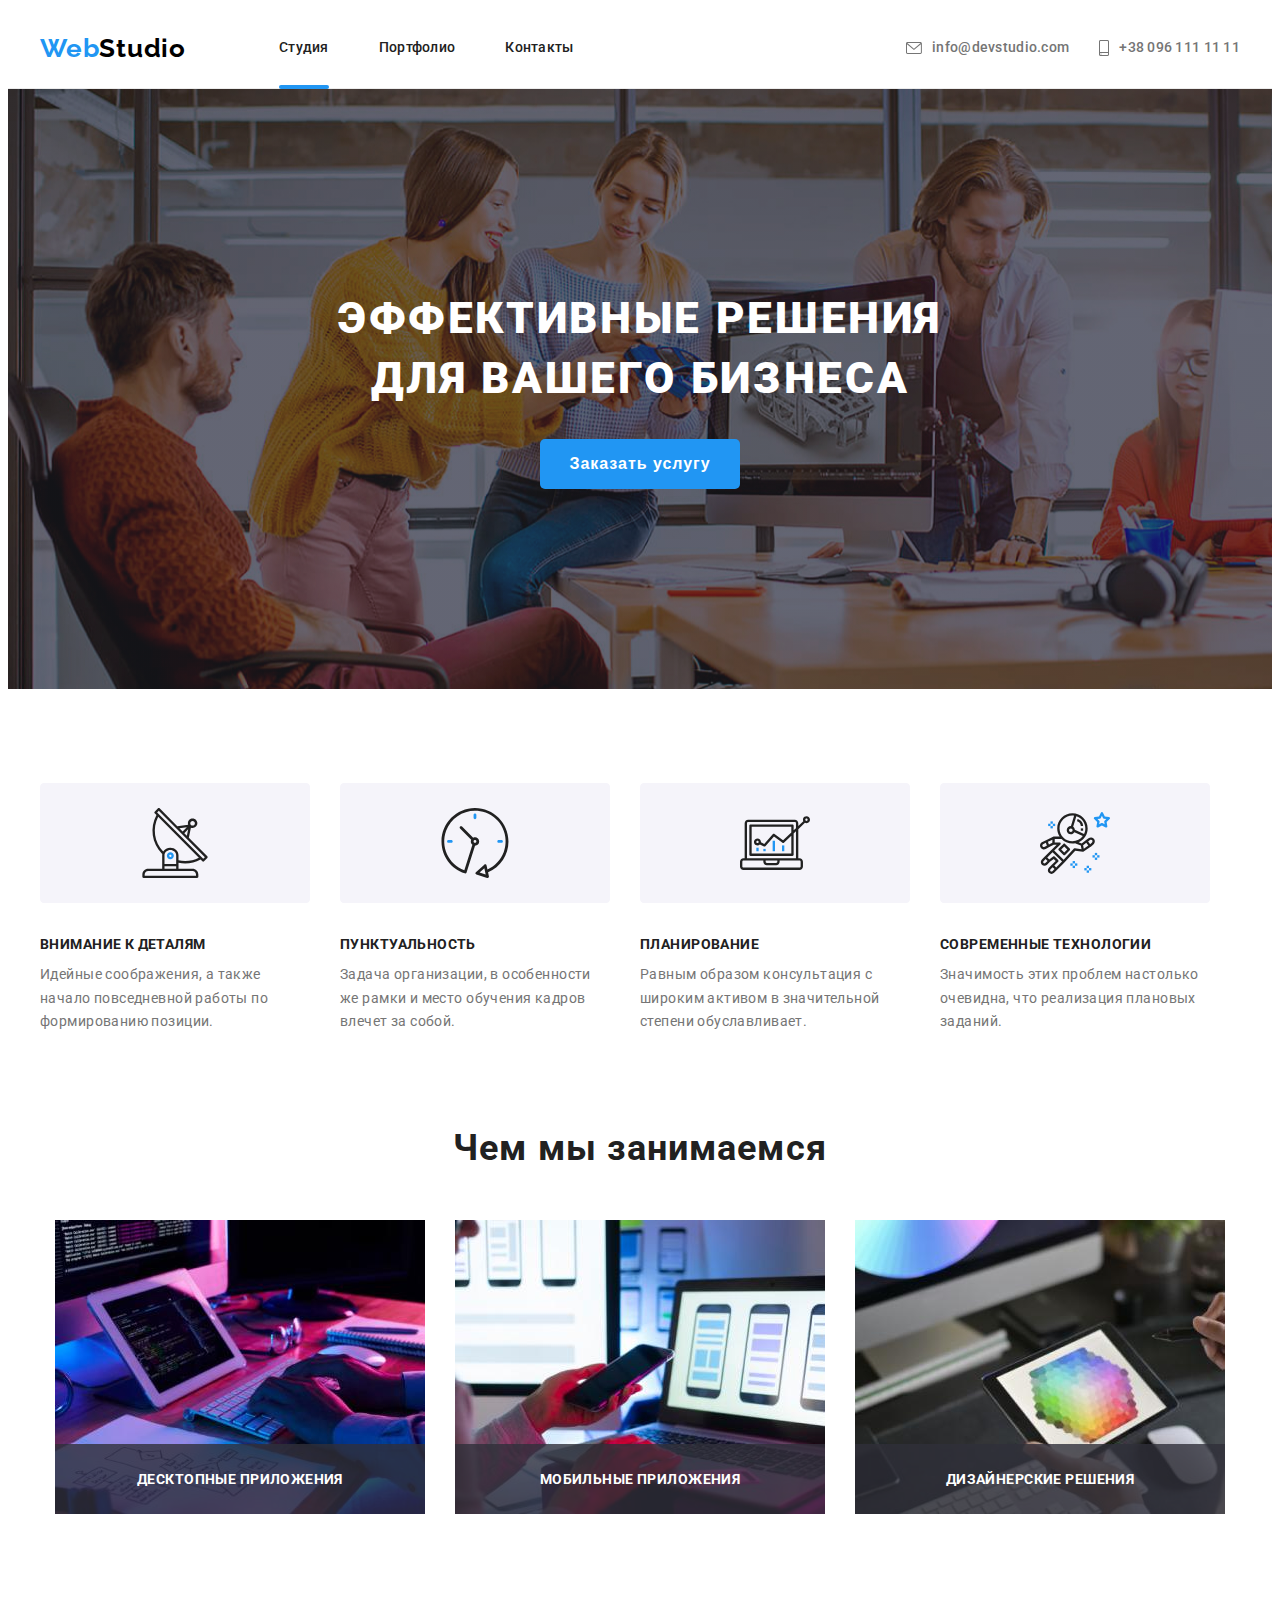
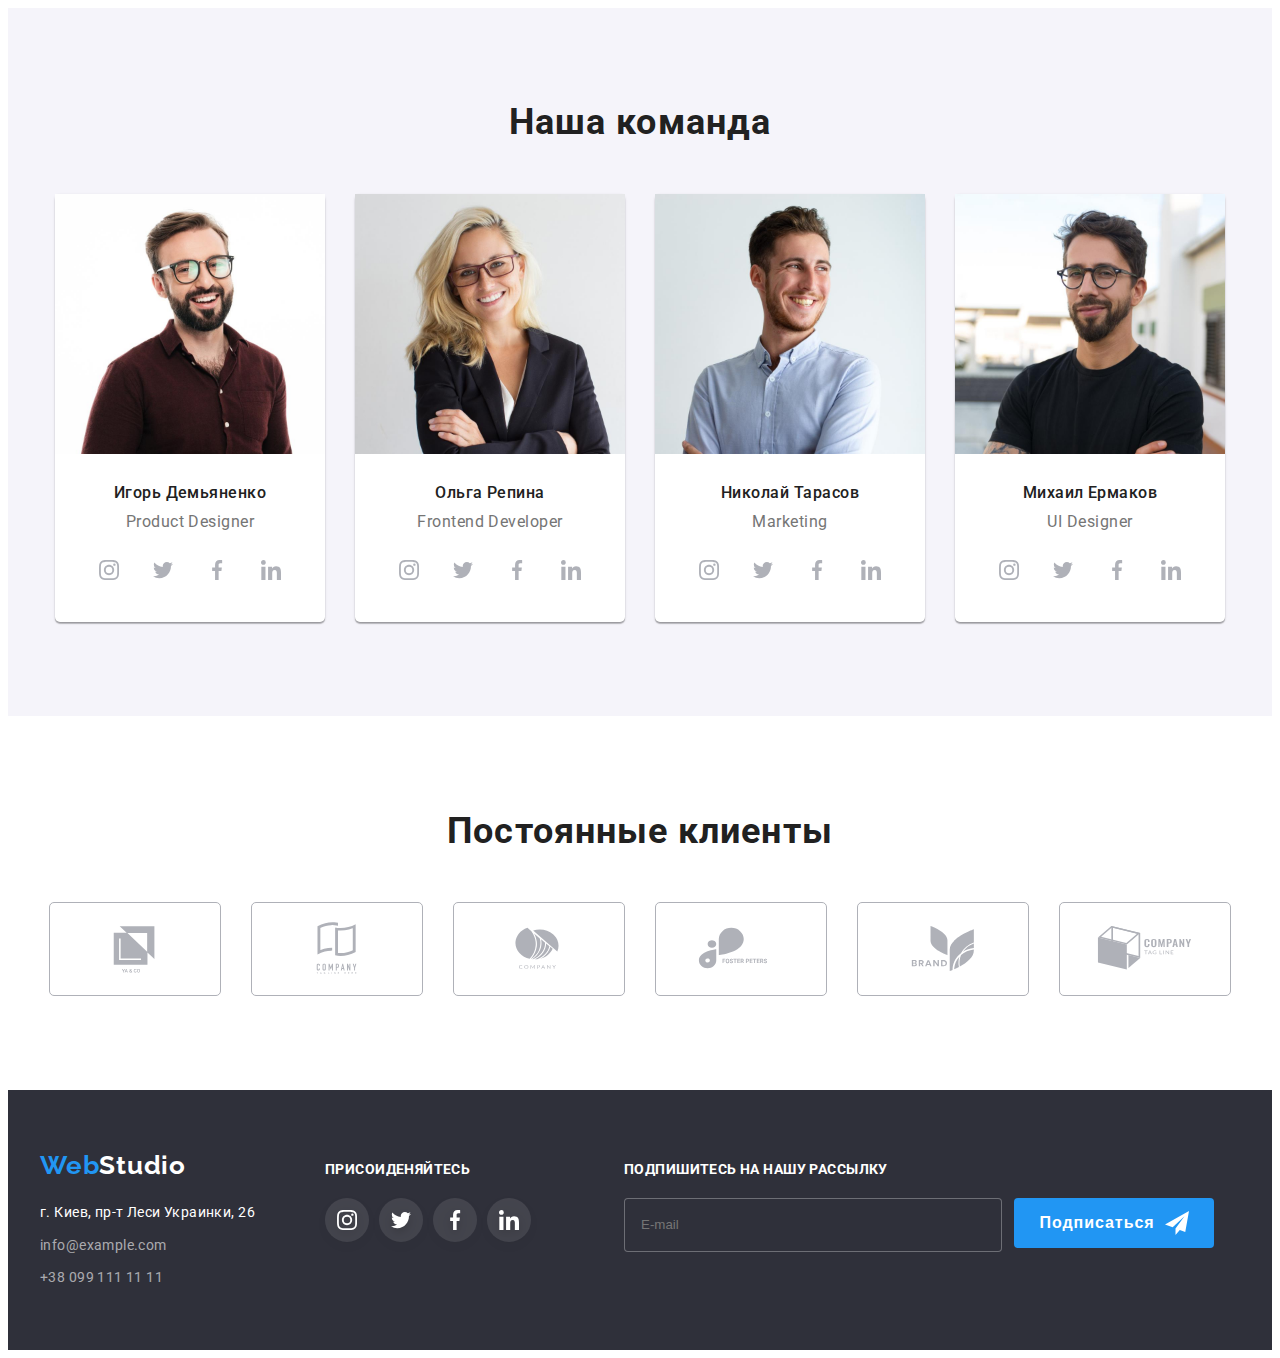
==== index.html @ 3da7ee42 "Cloned project" ====
<!DOCTYPE html>
<html lang="ru">
<head>
    <meta charset="UTF-8">
    <meta http-equiv="X-UA-Compatible" content="IE=edge">
    <meta name="viewport" content="width=device-width, initial-scale=1.0">
    <title>Document</title>
    <link rel="preconnect" href="https://fonts.googleapis.com">
<link rel="preconnect" href="https://fonts.gstatic.com" crossorigin>
<link href="https://fonts.googleapis.com/css2?family=Raleway:wght@700&family=Roboto:wght@400;500;700;900&display=swap" rel="stylesheet">

<link rel="stylesheet" href="https://cdnjs.cloudflare.com/ajax/libs/modern-normalize/1.1.0/modern-normalize.min.css" integrity="sha512-wpPYUAdjBVSE4KJnH1VR1HeZfpl1ub8YT/NKx4PuQ5NmX2tKuGu6U/JRp5y+Y8XG2tV+wKQpNHVUX03MfMFn9Q==" crossorigin="anonymous" referrerpolicy="no-referrer" />

    <link rel="stylesheet" href="./css/styles.css">
</head>
<body>
    <!--Шапка сайту-->

    <header class="header">
        <div class="container header-nav">
        <a href="./index.html" class="header-logo">Web<span class="header-logo-sep">Studio</span></a>
        <nav class="nav-header">
        <ul class="list header-list-1">
            <li class="header-link">
                <a href="./index.html" class="header-word current">Студия</a>
            </li>
            <li class="header-link">
                <a href="./portfolio.html" class="header-word">Портфолио</a>
            </li>
            <li class="header-link">
                <a href="" class="header-word">Контакты</a>
            </li>
        </ul>
    </nav>
    <div class="header-contacts">
        <ul class="list header-list-2">
            <li class="header-list-2-item">
               
                <a href="mailto:info@devstudio.com" class="header-mail">
                    <svg class="header-mail-icon" width="16px" height="12px">
                        <use href="./images/header-icons.svg#icon-envelope"></use>
                    </svg>
                    info@devstudio.com</a>
                
            </li>
                
            </li>
            <li class="header-list-2-item">
                
                <a href="tel:+380961111111" class="header-tel"> 
                    <svg class="header-tel-icon" width="10px" height="16px">
                        <use href="./images/header-icons.svg#icon-smartphone"></use>
                    </svg> +38 096 111 11 11</a>
                
            </li>
        </ul>
    </div>
    </header>
<main class="studio">

    <!--Hero секція з кнопкою-->
<section class="hero">
    <div class="container">

    <div class="hero-content">
    <h1 class="hero-title">
        Эффективные решения для вашего бизнеса
    </h1>
    <button type="button" class="hero-btn" data-modal-open>Заказать услугу</button>
</div>
</div>



</section>

<!--Секція 1 без фотографій-->
<section class="section">
<div class="container">
<ul class="list section-1-list">
    <li class="section-1-element">
        <div class="section-1-pic" width="270px" height="120px"><svg  width="270px" height="120px">
            <use href="./images/icons.svg#icon-Group1"></use>
        </svg></div>
<h3 class="section-1-title">Внимание к деталям</h3>
<p class="section-1-text">Идейные соображения, а также начало повседневной работы по формированию позиции.</p>
</li>


<li class="section-1-element">
    <div class="section-1-pic" width="270px" height="120px"><svg width="270px" height="120px">
        <use href="./images/icons.svg#icon-Group2"></use>
    </svg></div>
    <h3 class="section-1-title">Пунктуальность</h3>
    <p class="section-1-text">
        Задача организации, в особенности же рамки и место обучения кадров влечет за собой.
    </p>
</li>

<li class="section-1-element">
    <div class="section-1-pic"width="270px" height="120px"><svg width="270px" height="120px">
        <use href="./images/icons.svg#icon-Group3"></use>
    </svg></div>
<h3 class="section-1-title">Планирование</h3>
    <p class="section-1-text">Равным образом консультация с широким активом в значительной степени обуславливает.</p>
</li>

<li class="section-1-element">
    <div class="section-1-pic" width="270px" height="120px"><svg  width="270px" height="120px">
        <use href="./images/icons.svg#icon-Group4"></use>
    </svg></div>
<h3 class="section-1-title">Современные технологии</h3>
    <p class="section-1-text">Значимость этих проблем настолько очевидна, что реализация плановых заданий.</p>
</li>

</ul>

</div>

</section>

<!--Секція 2 яка мало що пояснює, але з красивими картинками-->
<section class="section-2">
    <div class="container">
    <h2 class="section-2-title">Чем мы занимаемся</h2>
    <ul class="list section-2-list">
    <li class="section-2-item"><img class="image" src="./images/img1.jpg" alt="Компьютерные технологии" width="370" height="294" class="section-2-card"> <p class="section-2-text">Десктопные приложения</p></li>
    <li class="section-2-item"><img class="image" src="./images/img2.jpg" alt="Мобильные технологии" width="370" height="294" class="section-2-card"> <p class="section-2-text">Мобильные приложения</p></li>
    <li class="section-2-item"><img class="image" src="./images/img3.jpg" alt="Графические технологии" width="370" height="294" class="section-2-card"> <p class="section-2-text">Дизайнерские решения</p></li>
    </ul>
</div>
</section>

<!--Секція 3 з членами команди-->
<section class="section-3 section">
    <div class="container">
    <h2 class="section-3-title">Наша команда</h2>
    <ul class="list section-3-list">
        <li class="section-3-list-item"><img class="section-3-image image" src="./images/photo1.jpg" alt="Фотография" width="270" height="260"> 
            <div class="section-3-div"><p class="section-3-name">Игорь Демьяненко</p> <p class="section-3-text">Product Designer</p> 
                <ul class="section-3-soc list">
                    <li class="section-3-soc-item">
                        <a href="" class="section-3-soc-link link">
                            <svg class="section-3-soc-icon" width="20px" height="20px">
                                <use href="./images/icons.svg#icon-instagram"></use>
                            </svg>
                        </a></li>

                    <li class="section-3-soc-item">
                        <a href="" class="section-3-soc-link link">
                            <svg class="section-3-soc-icon" width="20px" height="20px">
                                <use href="./images/icons.svg#icon-twitter"></use>
                            </svg>
                        </a></li>

                    <li class="section-3-soc-item">
                        <a href="" class="section-3-soc-link link">
                            <svg class="section-3-soc-icon" width="20px" height="20px">
                                <use href="./images/icons.svg#icon-facebook"></use>
                            </svg>
                        </a></li>

                    <li class="section-3-soc-item">
                        <a href="" class="section-3-soc-link link">
                            <svg class="section-3-soc-icon" width="20px" height="20px">
                                <use href="./images/icons.svg#icon-linkedin"></use>
                            </svg>
                        </a></li>
                        </ul>
            </div> </li>
        
        <li class="section-3-list-item"><img class="section-3-image image" src="./images/photo2.jpg" alt="Фотография" width="270" height="260"> 
            <div class="section-3-div"><p class="section-3-name">Ольга Репина</p><p class="section-3-text">Frontend Developer</p> 
                <ul class="section-3-soc list">
                    <li class="section-3-soc-item">
                        <a href="" class="section-3-soc-link link">
                            <svg class="section-3-soc-icon" width="20px" height="20px">
                                <use href="./images/icons.svg#icon-instagram"></use>
                            </svg>
                        </a></li>

                    <li class="section-3-soc-item">
                        <a href="" class="section-3-soc-link link">
                            <svg class="section-3-soc-icon" width="20px" height="20px">
                                <use href="./images/icons.svg#icon-twitter"></use>
                            </svg>
                        </a></li>

                    <li class="section-3-soc-item">
                        <a href="" class="section-3-soc-link link">
                            <svg class="section-3-soc-icon" width="20px" height="20px">
                                <use href="./images/icons.svg#icon-facebook"></use>
                            </svg>
                        </a></li>

                    <li class="section-3-soc-item">
                        <a href="" class="section-3-soc-link link">
                            <svg class="section-3-soc-icon" width="20px" height="20px">
                                <use href="./images/icons.svg#icon-linkedin"></use>
                            </svg>
                        </a></li>
                        </ul>
            </div> </li>
        
        <li class="section-3-list-item"><img class="section-3-image image" src="./images/photo3.jpg" alt="Фотография" width="270" height="260"> 
            <div class="section-3-div"><p class="section-3-name">Николай Тарасов</p><p class="section-3-text">Marketing</p> 
                <ul class="section-3-soc list">
                    <li class="section-3-soc-item">
                        <a href="" class="section-3-soc-link link">
                            <svg class="section-3-soc-icon" width="20px" height="20px">
                                <use href="./images/icons.svg#icon-instagram"></use>
                            </svg>
                        </a></li>

                    <li class="section-3-soc-item">
                        <a href="" class="section-3-soc-link link">
                            <svg class="section-3-soc-icon" width="20px" height="20px">
                                <use href="./images/icons.svg#icon-twitter"></use>
                            </svg>
                        </a></li>

                    <li class="section-3-soc-item">
                        <a href="" class="section-3-soc-link link">
                            <svg class="section-3-soc-icon" width="20px" height="20px">
                                <use href="./images/icons.svg#icon-facebook"></use>
                            </svg>
                        </a></li>

                    <li class="section-3-soc-item">
                        <a href="" class="section-3-soc-link link">
                            <svg class="section-3-soc-icon" width="20px" height="20px">
                                <use href="./images/icons.svg#icon-linkedin"></use>
                            </svg>
                        </a></li>
                        </ul>
            </div> </li>
        
        <li class="section-3-list-item"><img class="section-3-image image" src="./images/photo4.jpg" alt="Фотография" width="270" height="260"> 
            <div class="section-3-div"><p class="section-3-name">Михаил Ермаков</p><p class="section-3-text">UI Designer</p> 
                <ul class="section-3-soc list">
                    <li class="section-3-soc-item">
                        <a href="" class="section-3-soc-link link">
                            <svg class="section-3-soc-icon" width="20px" height="20px">
                                <use href="./images/icons.svg#icon-instagram"></use>
                            </svg>
                        </a></li>

                    <li class="section-3-soc-item">
                        <a href="" class="section-3-soc-link link">
                            <svg class="section-3-soc-icon" width="20px" height="20px">
                                <use href="./images/icons.svg#icon-twitter"></use>
                            </svg>
                        </a></li>

                    <li class="section-3-soc-item">
                        <a href="" class="section-3-soc-link link">
                            <svg class="section-3-soc-icon" width="20px" height="20px">
                                <use href="./images/icons.svg#icon-facebook"></use>
                            </svg>
                        </a></li>

                    <li class="section-3-soc-item">
                        <a href="" class="section-3-soc-link link">
                            <svg class="section-3-soc-icon" width="20px" height="20px">
                                <use href="./images/icons.svg#icon-linkedin"></use>
                            </svg>
                        </a></li>
            </div> </li>
    </ul>

</ul>
</div>
</section>
<!--Секція постійних клієнтів-->
<section class="section-4 section">
    <div class="container">
        <h2 class="section-4-title">Постоянные клиенты</h2>
        <ul class="section-4-list list">
            <li class="section-4-list-item"><a href="" class="section-4-link link">
                <svg class="section-4-icon" width="106px" height="60px">
                    <use href="./images/section-4-icons.svg#icon-company1"></use>
                </svg>
            </a></li>

            <li class="section-4-list-item"><a href="" class="section-4-link link">
                <svg class="section-4-icon" width="106px" height="60px">
                    <use href="./images/section-4-icons.svg#icon-company2"></use>
                </svg>
            </a></li>

            <li class="section-4-list-item"><a href="" class="section-4-link link">
                <svg class="section-4-icon" width="106px" height="60px">
                    <use href="./images/section-4-icons.svg#icon-company3"></use>
                </svg>
            </a></li>

            <li class="section-4-list-item"><a href="" class="section-4-link link">
                <svg class="section-4-icon" width="106px" height="60px">
                    <use href="./images/section-4-icons.svg#icon-company4"></use>
                </svg>
            </a></li>

            <li class="section-4-list-item"><a href="" class="section-4-link link">
                <svg class="section-4-icon" width="106px" height="60px">
                    <use href="./images/section-4-icons.svg#icon-company5"></use>
                </svg>
            </a></li>

            <li class="section-4-list-item"><a href="" class="section-4-link link">
                <svg class="section-4-icon" width="106px" height="60px">
                    <use href="./images/section-4-icons.svg#icon-company6"></use>
                </svg>
            </a></li>
        </ul>
    </div>

</section>

</main>


<!--Підвал сайту-->
<footer class="footer">
    <div class="container footer-element">
    
    <address class="footer-stuff">
        <div><a href="./index.html" class="footer-logo footer-element">Web<span class="footer-logo-sep">Studio</span></a>
        <ul class="list footer-cont">
        <li class="footer-location"><a href="https://goo.gl/maps/ccbDrzZSvDmgtuJD7"  target="_blank" rel="noopener noreferrer nofollow">г. Киев, пр-т Леси Украинки, 26</a></li>
        <li class="footer-mail"><a href="mailto:info@example.com"></a>info@example.com</li>
        <li class="footer-tel"><a href="tel:+380991111111"></a>+38 099 111 11 11</li>
        </ul></div>
        <ul class="list footer-soc">
            <p class="footer-soc-title">присоиденяйтесь</p>
            <ul class="footer-soc-list list">
                <li class="section-3-soc-item">
                    <a href="" class="footer-soc-list-link link">
                        <svg class="footer-soc-list-icon" width="20px" height="20px">
                            <use href="./images/icons.svg#icon-instagram"></use>
                        </svg>
                    </a></li>

                <li class="footer-soc-list-item">
                    <a href="" class="footer-soc-list-link link">
                        <svg class="footer-soc-list-icon" width="20px" height="20px">
                            <use href="./images/icons.svg#icon-twitter"></use>
                        </svg>
                    </a></li>

                <li class="footer-soc-list-item">
                    <a href="" class="footer-soc-list-link link">
                        <svg class="footer-soc-list-icon" width="20px" height="20px">
                            <use href="./images/icons.svg#icon-facebook"></use>
                        </svg>
                    </a></li>

                <li class="footer-soc-list-item">
                    <a href="" class="footer-soc-list-link link">
                        <svg class="footer-soc-list-icon" width="20px" height="20px">
                            <use href="./images/icons.svg#icon-linkedin"></use>
                        </svg>
                    </a></li>
                    </ul>
        </ul>
        <section class="tg-section">
        <p class="footer-soc-title footer-title-2">подпишитесь на нашу рассылку</p>
        <form class="online-form">
            <input type="text" class="online-input" placeholder="E-mail">
            <div class="last-button">
            <button type="button" class="online-form-btn">Подписаться <span><svg class="form-btn-icon" width="24px" height="24px">
                <use href="./images/icons.svg#icon-icon-send"></use>
            </svg></span></button></div>
        </form></section>
        
    </address>
</div>

</footer>
</body>
<div class="backdrop is-hidden" data-modal>
    <div class="modal">
        <button type="button" class="modal-close" data-modal-close>
            <svg class="modal-close-icon" width="11px" height="11px">
            <use href="./images/icons.svg#icon-modclose"></use>
        </svg></button>
        <p class="modal-title">Оставьте свои данные, мы вам перезвоним</p>
        <form class="modal-form">
            <div class="input-field">
        <label><span class="input-title">Имя</span></label>
        <div class="input-wrap">
            <input type="text" class="form-input" name="user-name" required/>
            <svg class="modal-icon" width="18px" height="18px">
                <use href="./images/icons.svg#icon-mcontact" ></use>
            </svg>
        </div>
        </div>

<div class="input-field">
        <label><span class="input-title">Телефон</span></label>
            <div class="input-wrap">
        <input type="tel" class="form-input" name="user-tel" required>
        <svg class="modal-icon" width="18px" height="18px">
            <use href="./images/icons.svg#icon-mphone" ></use>
        </svg>
    </div>
</div>

    <div class="input-field">
        <label><span class="input-title">Почта</span></label>
            <div class="input-wrap">
        <input type="mail" class="form-input" name="user-email" required>
        <svg class="modal-icon" width="18px" height="18px">
            <use href="./images/icons.svg#icon-memail" ></use>
        </svg>
    </div>
</div>

    <div class="input-field-comment">
        <label><span class="input-title">Комментарий</span></label>
        <!--<input type="text" class="form-input" name="user-comment" placeholder="Введите текст">-->
        <textarea name="user-comment" id="user-comment" cols="30" rows="10" class="modal-text" placeholder="Введите текст"></textarea>
    
</div>
        <div class="input-field-checkbox">
            <input type="checkbox" name="check-icon" value="true" class="input-check visually-hidden" id="user-sub">
        <label for="user-sub" class="check-text">
            <span>
                <svg class="check-icon" width="16px" height="15px">
                    <use href="./images/icons.svg#icon-shek" ></use>
                </svg>
            </span>
            Соглашаюсь с рассылкой и принимаю <a href="" class="policy-link">Условия договора</a></label></div>
<div class="modal-button-div">
        <button type="submit" class="modal-button">Отправить</button></div>
        </form>
    </div>
</div>
<script src="./js/modal.js"></script>

</html>
---- css/styles.css ----
body {
    font-family: 'Roboto', sans-serif;
    color: var(--head-color);
}

/* Прибирає сині/фіолетові посилання. */
a, a:hover, a:focus {
    text-decoration: none;
    color: inherit;
    
}

:hover, :focus {
    transform: 250ms;
}

p, h2, h3, h4, h5, h6 {
    margin: 0;
}

ul {
    margin: 0;
    padding-left: 0;
}

address {
    font-size: normal;
}

.list {
    list-style: none;
}

:root {
    --head-color: #212121;
    --text-color: #757575; 
    --accent-color: #2196F3;
    --background-color: #2F303A; 
    --main-light-color: #FFFFFF;
    --secondary-bgr-color: #F5F4FA;
    --logo-blk-color: #000000;
    --footer-contact-color: #FFFFFF99;
    --transition-timing: 250ms cubic-bezier(0.4, 0, 0.2, 1);

}

.header {
    background-color: var(--main-light-color);
    border-bottom: 1px solid #ECECEC

}

.header-logo {
font-family: 'Raleway';
font-style: normal;
font-weight: 700;
font-size: 26px;
line-height: 1.19;
letter-spacing: 0.03em;
color: var(--accent-color);
}

.header-logo:hover, .header-logo:focus {
color: var(--accent-color);
}

.header-logo-sep {
    color: var(--logo-blk-color);
}

.header {
    display: flex;
    align-items: center;
}

.visually-hidden {
    position: absolute;
    white-space: nowrap;
    width: 1px;
    height: 1px;
    overflow: hidden;
    border: 0;
    padding: 0;
    clip: rect(0 0 0 0);
    clip-path: inset(50%);
    margin: -1px;


}

.container {
    width: 1200px;
    padding-left: 15px;
    padding-right: 15px;
    margin-left: auto;
    margin-right: auto;
}

.header-container {
    width: 1200px;
    margin-left: auto;
    margin-right: auto;
}

.header-list-1 {
    display: flex;
    gap: 50px;
}

.header-contacts {
    margin-left: auto;
}

.header-logo {
    margin-right: 93px;
}

.header-link {
    font-weight: 500;
    font-size: 14px;
    line-height: 16px;
    letter-spacing: 0.02em;
    color: var(--head-color);
    padding-top: 32px;
    padding-bottom: 32px;
}

.header-link :hover, .header-link :focus {
    color: var(--accent-color);
    transition: color 250ms cubic-bezier(0.4, 0, 0.2, 1) 125ms;
}

.header-tel :focus, .header-tel :hover {
    color: var(--accent-color);
    transition: color 250ms cubic-bezier(0.4, 0, 0.2, 1) 125ms;
}

.header-mail :focus, .header-mail :hover {
    color: var(--accent-color);
    transition: color 250ms cubic-bezier(0.4, 0, 0.2, 1) 125ms;
}

.header-word {
    display: block;
    position: relative;
    font-weight: 500;
    font-size: 14px;
    line-height: 1.14;
    letter-spacing: 0.02em;
    color: var(---text-color);
    transition: color 250ms cubic-bezier(0.4, 0, 0.2, 1) 125ms;
}

/*
.header-link:not(:last-child) {
    margin-right: 50px;
}
*/


.header-list-2 {
    display: flex;
    justify-content: center;
    align-items: center;
    gap: 30px;
}

.header-list-2-item {

    fill: #2196F3;
}



.header-mail {
    font-weight: 500;
font-size: 14px;
line-height: 1.14;
letter-spacing: 0.02em;
color: var(--text-color);
order: 0;
display: flex;
justify-content: center;
align-items: center;
transition: color 250ms cubic-bezier(0.4, 0, 0.2, 1) 125ms;
}


.header-mail-icon {
    fill: #757575;
    margin-right: 10px;
    transition: fill 250ms cubic-bezier(0.4, 0, 0.2, 1) 125ms;
}

.header-mail:focus,
.header-mail:hover {
    color: var(--accent-color);
    
}

.header-list-2 :focus .header-mail-icon,
.header-list-2 :hover .header-mail-icon {
    fill: #2196F3;
    
}

.header-tel {
    font-weight: 500;
    font-size: 14px;
    line-height: 1.14;
    letter-spacing: 0.02em;
    color: var(--text-color);
    display: flex;
justify-content: center;
align-items: center;
transition: color 250ms cubic-bezier(0.4, 0, 0.2, 1) 125ms;
    }
    
    
    .header-tel:focus,
    .header-tel:hover {
        color: var(--accent-color);
    }
    
    .header-tel-icon {
    fill: #757575;
    margin-right: 10px;
    transition: fill 250ms cubic-bezier(0.4, 0, 0.2, 1) 125ms;
    }
    
    .header-list-2 :focus .header-tel-icon,
    .header-list-2 :hover .header-tel-icon {
        fill: #2196F3;
        
    }
        
.header-nav {
    display: flex;
    justify-content: space-between;
    align-items: center;
}



.current::after {
    position: absolute;
    display: block;
    content: "";
    width: 100%;
    height: 4px;
    background-color: #2196F3;
    border-radius: 2px;
    top: 45px;
    }

.hero {
    background-color: var(--background-color);
    background-image:linear-gradient(rgba(47, 48, 58, 0.4), rgba(47, 48, 58, 0.4)) ,
    url(../images/hero-img.jpg);
    padding: 200px 0px 200px;
    max-width: 1600px;
    margin: 0 auto;
}


.studio {
    background-color: var(--main-light-color);
}


.hero-title {
    font-weight: 900;
    font-size: 44px;
    line-height: 1.36;
    text-align: center;
    letter-spacing: 0.06em;
    text-transform: uppercase;
    color: var(--main-light-color);
    align-items: center;
    max-width: 696px;
    margin: 0 auto;
}


.hero-btn {
font-weight: 700;
font-size: 16px;
line-height: 1.87;
text-align: center;
letter-spacing: 0.06em;
cursor:pointer;
margin: 0 auto;
display: block;
min-width: 200px;
min-height: 50px;
border: none;
border-radius: 5px;
margin-top: 30px;
background-color: var(--accent-color);
    color: var(--main-light-color);

}


.section {
    padding-top: 94px;
    padding-bottom: 94px;
}

.section-1-list {
    display: flex;
    justify-content: center;
}

.section-1-title {
font-weight: 700;
font-size: 14px;
line-height: 1.14;
letter-spacing: 0.03em;
text-transform: uppercase;
margin-bottom: 10px;
}

.section-1-text {
font-weight: 400;
font-size: 14px;
line-height: 1.71;
letter-spacing: 0.03em;
color: var(--text-color);

}

.section-1-element {
    margin-right: 30px;
}

.section-1-pic {
    margin-bottom: 30px;
}

.section-2 {
    padding-bottom: 94px;
}

.section-2-title {
font-weight: 700;
font-size: 36px;
line-height: 1.16;
text-align: center;
letter-spacing: 0.03em;
margin-bottom: 50px;
}

.section-2-list {
    display: flex;
    justify-content: center;
    gap: 30px;
}

.section-2-card {
    position: relative;
}

.section-2-text {
    font-weight: 700;
font-size: 14px;
line-height: 16px;
text-align: center;
letter-spacing: 0.03em;
text-transform: uppercase;

color: #FFFFFF;
display: flex;
justify-content: center;
align-items: center;
transform: translateY(-70px);
width: 370px;
height: 70px;
position: absolute;

background: rgba(47, 48, 58, 0.8);
overflow: hidden;
}

.section-3 {
    background-color: var(--secondary-bgr-color);
}

.section-3-title {
font-weight: 700;
font-size: 36px;
line-height: 1.16;
text-align: center;
letter-spacing: 0.03em;
margin-bottom: 50px;
}

.section-3-name {
font-weight: 500;
font-size: 16px;
line-height: 1.18;
text-align: center;
letter-spacing: 0.03em;
}

.section-3-list {
    display: flex;
    justify-content: center;
    gap: 30px;
}

.section-3-list-item {

    background-color: var(--main-light-color);
    border-radius: 5px;
    box-shadow: 0px 1px 3px rgba(0, 0, 0, 0.12), 0px 1px 1px rgba(0, 0, 0, 0.14), 0px 2px 1px rgba(0, 0, 0, 0.2);
}


.section-3-text {
font-weight: 400;
font-size: 16px;
line-height: 1.18;
text-align: center;
letter-spacing: 0.03em;
color: var(--text-color);
margin-top: 10px;
margin-bottom: 16px;

}

.section-3-div {
    padding-top: 30px;
    padding-bottom: 30px;
}

.section-3-soc {
    display: flex;
    justify-content: center;
    gap: 10px;
}

.section-3-soc-link {
    width: 44px;
    height: 44px;
    border-radius: 50%;
    display: flex;
    align-items: center;
    justify-content: center;
    transition: background-color 250ms cubic-bezier(0.4, 0, 0.2, 1) 125ms;
}

.section-3-soc-icon{
    fill: #AFB1B8;
    transition: fill 250ms cubic-bezier(0.4, 0, 0.2, 1) 125ms;
}

.section-3-soc-link:hover, .section-3-soc-link:focus {
    background-color: #2196F3;
    
}


.section-3-soc-link:hover .section-3-soc-icon,
.section-3-soc-link:focus .section-3-soc-icon {
    fill: #FFFFFF;
    
}

.section-4-title {
    font-weight: 700;
font-size: 36px;
line-height: 42px;
text-align: center;
letter-spacing: 0.03em;

color: #212121;
margin-bottom: 50px;
}

.section-4-list {
    display: flex;
    justify-content: center;
    gap: 30px;
}


.section-4-link {
    fill: #AFB1B8;
    border: 1.5px solid #AFB1B8;
    border-radius: 5px;
    width: 170px;
    height: 92px;
    display: flex;
    align-items: center;
    justify-content: center;
    transition: border 250ms cubic-bezier(0.4, 0, 0.2, 1) 125ms, 
    fill 250ms cubic-bezier(0.4, 0, 0.2, 1) 125ms;
}

.section-4-link:hover, .section-4-link:focus {
    border: 1.5px solid #2196F3;
    fill: #2196F3;
    
}

.portfolio {
    background-color: var(--main-light-color);
}



.btn-list {
    display: flex;
    justify-content: center;
    margin-bottom: 50px;
}

.btn-list-element:not(:last-child) {
    margin-right: 8px;
}

.filter-btn {
    font-family: 'Roboto';
    font-style: normal;
    font-weight: 500;
    font-size: 16px;
    line-height: 1.62;
    text-align: center;
    letter-spacing: 0.03em;
cursor:pointer;
border: none;
border-radius: 5px;
padding: 6px 22px 6px;
transition: background-color 250ms cubic-bezier(0.4, 0, 0.2, 1) 125ms,
    box-shadow 250ms cubic-bezier(0.4, 0, 0.2, 1) 125ms,
    color 250ms cubic-bezier(0.4, 0, 0.2, 1) 125ms;
}

.filter-btn:focus,
.filter-btn:hover {
color: var(--main-light-color);
background-color: var(--accent-color);
box-shadow: 0px 3px 1px rgba(0, 0, 0, 0.1), 0px 1px 2px rgba(0, 0, 0, 0.08), 0px 2px 2px rgba(0, 0, 0, 0.12);

}




/*.filter-slider-bg {
    background: rgba(33, 150, 243, 0.9);
    width: 370px;
height: 294px;
}*/

.filter-title {
font-weight: 700;
font-size: 18px;
line-height: 36px;
letter-spacing: 0.06em;
color: var(--head-color);
/*border-left: 1px solid #EEEEEE;
border-right: 1px solid #EEEEEE;*/
}

.filter-title-div {
    padding: 20px 24px 20px;
    border-right: 1px solid #EEEEEE;
    border-left: 1px solid #EEEEEE;
    border-bottom: 1px solid #EEEEEE;
}

.filter-text {
    font-weight: 400;
font-size: 16px;
line-height: 30px;
letter-spacing: 0.03em;
color: var(--text-color);
/*border-left: 1px solid #EEEEEE;
border-right: 1px solid #EEEEEE;
border-bottom: 1px solid #EEEEEE;*/
}




.card-list {
    display: flex;
    flex-wrap: wrap;
    gap: 30px;
    
   
}



.sliders {
    position: relative;
    overflow: hidden;
}

.filter-slider {
 position: absolute;
 top: 0;
 left: 0;
 font-weight: 400;
    font-size: 18px;
    line-height: 1.55;
    letter-spacing: 0.03em;
    background: rgba(33, 150, 243, 0.9);
    color: #FFFFFF;
    height: 100%;
    display: flex;
    align-items: center;
    justify-content: center;
    padding-left: 24px;
    transform: translateY(100%);
    transition: transform 250ms cubic-bezier(0.4, 0, 0.2, 1);
}
    /*position: absolute;
    width: 370px;
    height: 294px;
    font-weight: 400;
    font-size: 18px;
    line-height: 1.55;
    letter-spacing: 0.03em;
    
    color: #FFFFFF;
    display: flex;
    align-items: center;
    justify-content: center;
    padding-left: 24px;
    background: rgba(33, 150, 243, 0.9);
    transform: translateY(100%);
    opacity: 0;
}    */

.card-list-element {
    transition: box-shadow 250ms cubic-bezier(0.4, 0, 0.2, 1);
}

.card-list-element:hover .filter-slider,
.card-list-element:focus .filter-slider {
    opacity: 1;
  transform: translateY(0);
}

.card-list-element:hover {
    box-shadow: 0px 1px 1px rgba(0, 0, 0, 0.12), 0px 4px 4px rgba(0, 0, 0, 0.06), 1px 4px 6px rgba(0, 0, 0, 0.16);
    cursor: pointer;
    
}

.image {
    display: block;
}


.footer {
    background-color: var(--background-color);
     margin: 0;
        padding: 0;
        padding-top: 60px;
        padding-bottom: 60px;
    
}

.footer-logo {
    font-family: 'Raleway';
font-style: normal;
font-weight: 700;
font-size: 26px;
line-height: 1.19;
letter-spacing: 0.03em;

color: var(--accent-color);
max-height: 31px;

}

.footer-logo:hover, .footer-logo:focus {
    color: var(--accent-color);
    }
    

.footer-logo-sep {
    color: var(--main-light-color);
}

.footer-list {
    display: flex;
    justify-content: flex-end;
    flex-direction: column
}

.footer-location {
font-weight: 400;
font-size: 14px;
line-height: 1.71;
letter-spacing: 0.03em;
font-style: normal;
color: var(--main-light-color);
margin-top: 20px;
}

.footer-location:hover, .footer-location:focus {
    color: var(--main-light-color);
}

.footer-mail, .footer-tel {
font-weight: 400;
font-size: 14px;
line-height: 1.71;
font-style: normal;
letter-spacing: 0.03em;
color: var(--footer-contact-color);
margin-top: 9px;
}

.footer-stuff {
    display: flex;
    gap: 70px;
    align-items: baseline;
}

.footer-soc {
    display: flex;
    justify-content: flex-start;
    align-items: flex-start;
    flex-direction: column;
}

.footer-soc-title {
    font-weight: 700;
font-size: 14px;
line-height: 1.14;
letter-spacing: 0.03em;
font-style: normal;
text-transform: uppercase;
color: var(--main-light-color);
}

.footer-title-2 {
    padding-left: 23px;
}

.footer-soc-list {
    display: flex;
    justify-content: center;
    gap: 10px;
}

.footer-soc-list-link {
    width: 44px;
    height: 44px;
    border-radius: 50%;
    display: flex;
    align-items: center;
    justify-content: center;
    background-color: rgba(255, 255, 255, 0.1);
    margin-top: 20px;
    filter: drop-shadow(0px 4px 4px rgba(0, 0, 0, 0.25));
    transition: background-color 250ms cubic-bezier(0.4, 0, 0.2, 1);
    
}

.footer-soc-list-icon{
    fill: #FFFFFF;
}

.footer-soc-list-link:hover, .footer-soc-list-link:focus {
    background-color: #2196F3;
    
}


.footer-soc-list-link:hover .footer-soc-list-icon,
.footer-soc-list-link:focus .footer-soc-list-icon {
    fill: #FFFFFF;
}

.backdrop {
    position: fixed;
    top: 0;
    background: rgba(0, 0, 0, 0.2);
width: 100%;
height: 100%;
transition: opacity 500ms linear, visibility 500ms;

}

.modal {
    position: absolute;
    width: 528px;
    min-height: 581px;
    background-color: #FFFFFF;
    border-radius: 4px;
    box-shadow: 0px 1px 3px rgba(0, 0, 0, 0.12), 0px 1px 1px rgba(0, 0, 0, 0.14), 0px 2px 1px rgba(0, 0, 0, 0.2);
    top: 50%;
    left: 50%;
    transform: translate(-50%, -50%) scale(1);
    transition: transform 500ms linear;
    padding: 40px;
}

.modal-title {
    font-family: 'Roboto';
    font-style: normal;
    font-weight: 700;
    font-size: 20px;
    line-height: 1.15;
    text-align: center;
    letter-spacing: 0.03em;
    display: block;
    color: #212121;
    margin-bottom: 12px;
}

.backdrop.is-hidden .modal {
    transform: translate(-50%, -50%) scale(0);
}

.modal-close {
    position: absolute;
    right: 10px;
    top: 10px;
    width: 30px;
    height: 30px;
    background: #FFFFFF;
border: 1px solid rgba(0, 0, 0, 0.1);
border-radius: 50%;
display: flex;
justify-content: center;
align-items: center;
cursor: pointer;

}

.modal-close-icon {
    fill: #000000;
    display: flex;
    justify-content: center;
    align-items: center;
    transition: fill 250ms cubic-bezier(0.4, 0, 0.2, 1);
    outline: none;
    cursor: pointer;
}

.modal-close:hover .modal-close-icon,
.modal-close:focus .modal-close-icon {
    fill: #2196F3;
}



.is-hidden {
    opacity: 0;
    visibility: hidden;
    pointer-events: none;
}

.input-title {
    font-weight: 400;
font-size: 12px;
line-height: 1.16;
letter-spacing: 0.01em;

color: #757575;
display: block;
margin-bottom: 4px;
}

.form-input {
    width: 100%;
    height: 40px;
    box-sizing: border-box;
    border: 1px solid rgba(33, 33, 33, 0.2);
border-radius: 4px;
padding-left: 42px;
}

.form-input:focus {
    outline: none;
    border: 1px solid var(--accent-color);
border-radius: 4px;
}

.form-input:focus .modal-icon {
    fill: #2196F3;
}

.input-field {
    margin-bottom: 10px;
    
}

.input-wrap {
    position: relative;
}

.modal-icon {
    position: absolute;
    left: 12px;
    top: 50%;
    transform: translateY(-50%);
}



.form-input:focus + .modal-icon {
    fill: #2196F3;
}

.modal-text {
    width: 100%;
    height: 120px;
    border: 1px solid rgba(33, 33, 33, 0.2);
border-radius: 4px;
resize: none;
padding-left: 16px;
padding-top: 12px;
box-sizing: border-box;
    border: 1px solid rgba(33, 33, 33, 0.2);
border-radius: 4px;
}

.modal-text::placeholder {
    font-weight: 400;
    font-size: 14px;
    line-height: 1.14;
    letter-spacing: 0.01em;
    
    color: rgba(117, 117, 117, 0.5);

}

.modal-text:focus {
    outline: none;
    border: 1px solid var(--accent-color);
    border-radius: 4px;
}

.check-text {
    font-weight: 400;
font-size: 14px;
line-height: 1.71;
letter-spacing: 0.03em;

color: #757575;
display: flex;
align-items: center;
justify-content: center;
}
/*
.check-text::before {
    content: '';
    width: 16px;
    height: 15px;
    border: 2px solid #090b13;
    border-radius: 3px;
    display: block;
    margin-right: 5px;
    transition: backgound-color 300ms linear;
}*/


.input-check:checked + .check-text span {
    background-color: #2196F3;
    border-color: #2196F3;
}

.input-check:focus + .check-text span {
    
    border-color: #2196F3;
}


.check-text span {
    width: 16px;
    height: 15px;border: 2px solid black;
    border-radius: 3px;
    margin-right: 7px;
    display: flex;
    align-items: center;
    justify-content: center;
    transition: background-color 250ms cubic-bezier(0.4, 0, 0.2, 1);
}

.check-icon {
    fill: transparent;
}

.input-check:checked + .check-text, .check-icon {
    fill: #FFFFFF;
}

.policy-link {
    text-decoration-line: underline;

color: #2196F3;
}

.input-field-comment {
    margin-bottom: 20px;
}

.input-field-checkbox {
    display: flex;
    justify-content: center;
    align-items: center;
}

.modal-button-div {
    display: flex;
    justify-content: center;
}

.modal-button {
    position: absolute;
    width: 200px;
    height: 50px;
    font-weight: 700;
font-size: 16px;
line-height: 1.87;

letter-spacing: 0.06em;

color: #FFFFFF;
border: none;
border-radius: 5px;
margin-top: 30px;
background: #188CE8;
box-shadow: 0px 4px 4px rgba(0, 0, 0, 0.15);
    color: var(--main-light-color);

}




.online-form {
    padding-left: 23px;
    display: flex;
}

.online-input {
    position: relative;
width: 358px;
height: 50px;
background-color: var(--background-color);
border: 1px solid rgba(255, 255, 255, 0.3);
padding-left: 16px;
border-radius: 4px;
margin-top: 20px;
outline: none;
color: #FFFFFF;
}

.last-button {
    margin-left: 12px;
}

.online-form-btn {
    position: absolute;
    width: 200px;
height: 50px;
margin-top: 20px;
background: #2196F3;
border-radius: 4px;
border: #2196F3;
gap: 10px;
font-weight: 700;
font-size: 16px;
line-height: 1.87;
letter-spacing: 0.06em;

color: #FFFFFF;
display: flex;
justify-content: center;
align-items: center;
cursor: pointer;
}

.form-btn-icon {
    display: flex;
    justify-content: center;
    align-items: center;
}
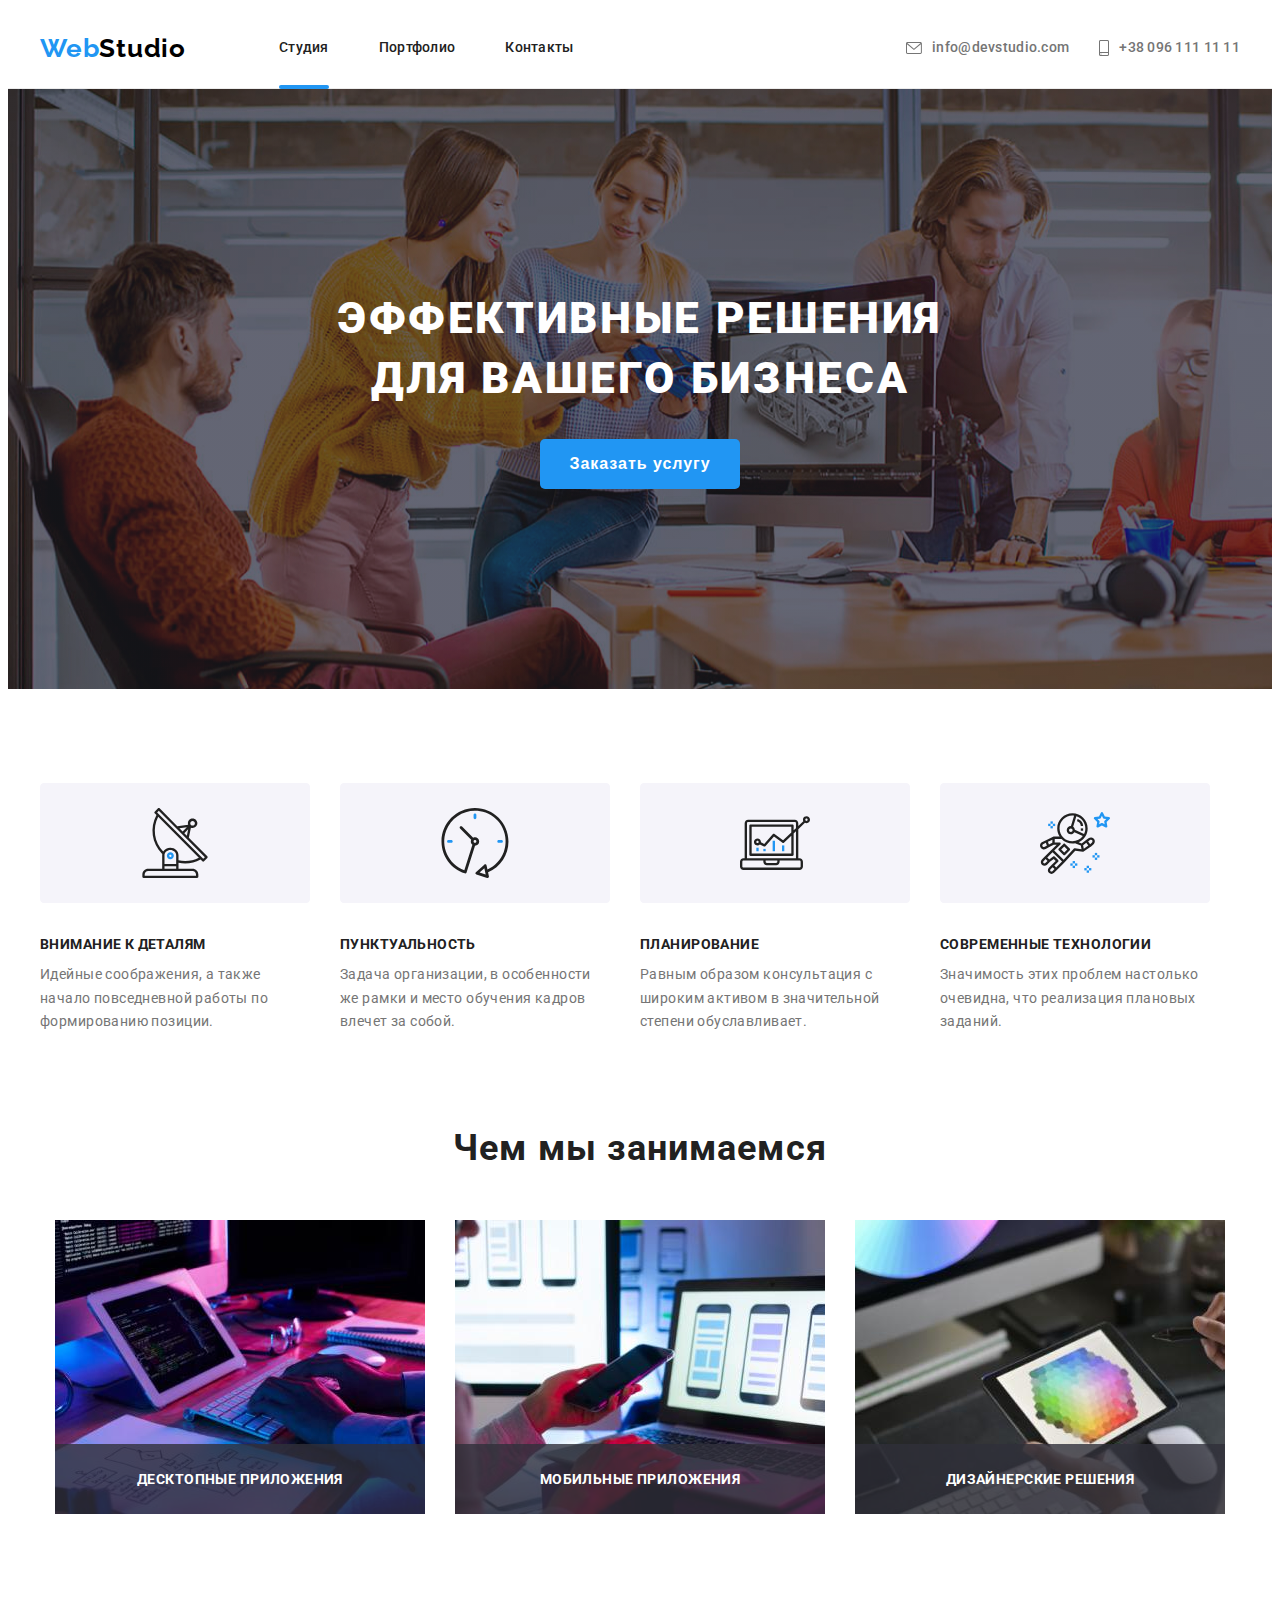
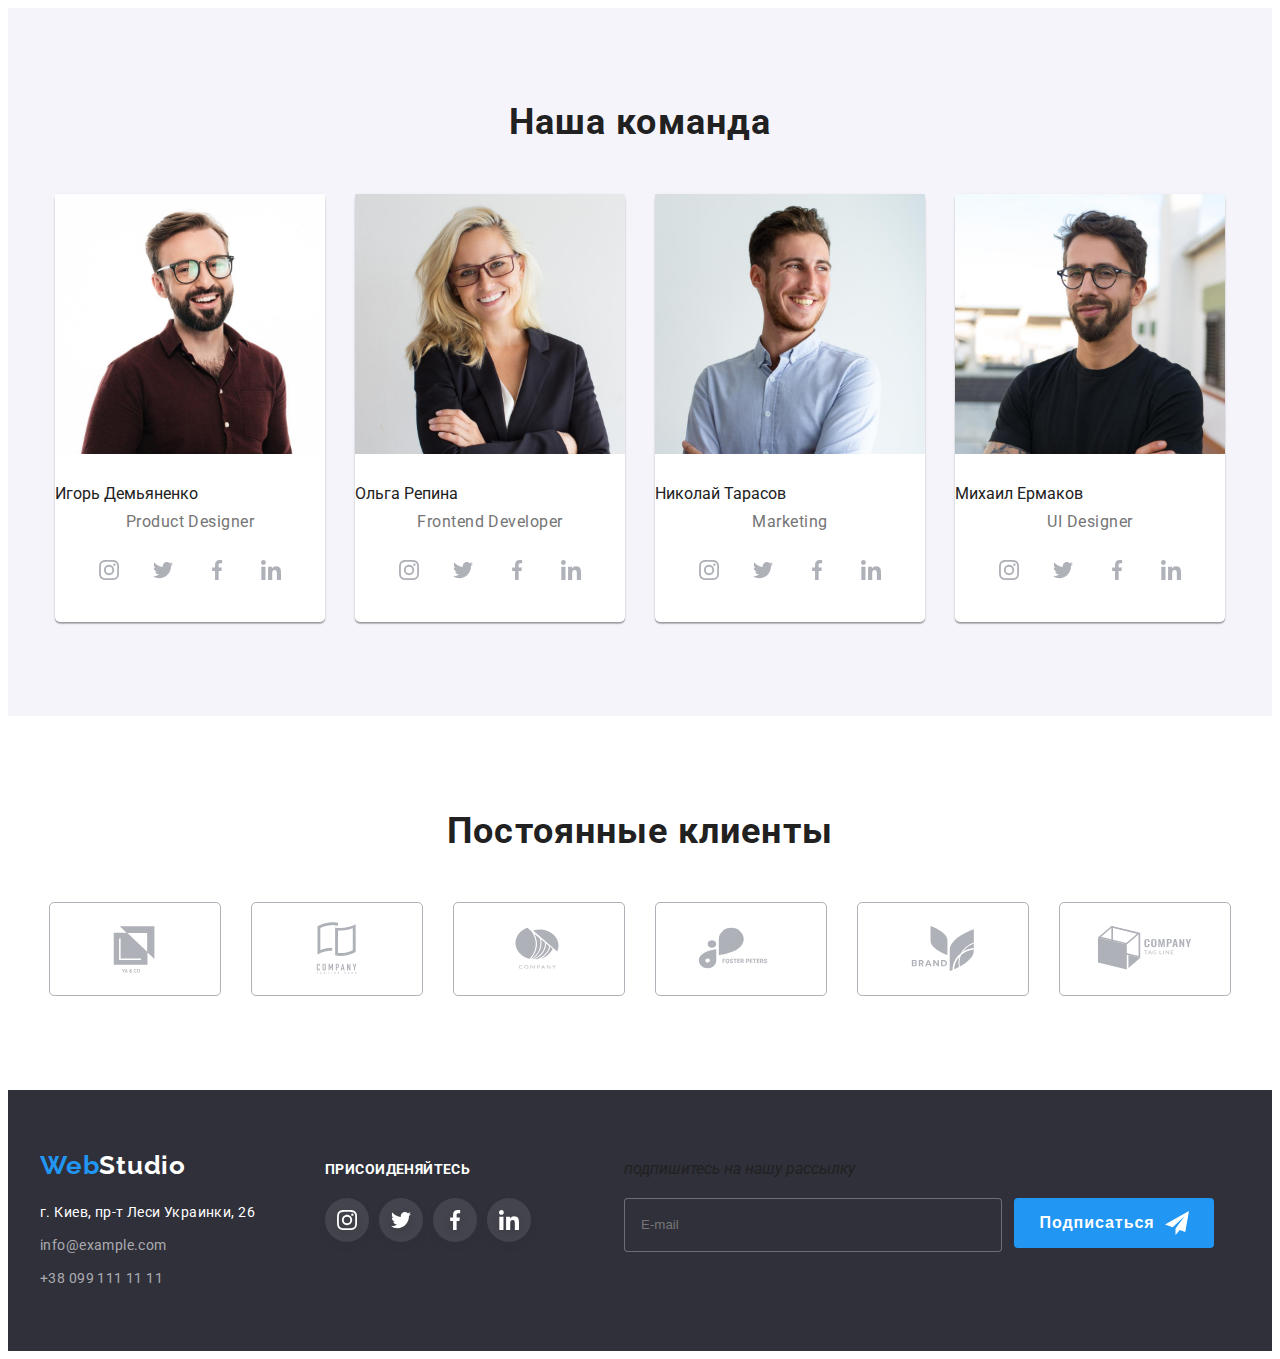
==== commit ae273a77: "Added more BEM" ====
--- a/index.html
+++ b/index.html
@@ -11,7 +11,8 @@
 
 <link rel="stylesheet" href="https://cdnjs.cloudflare.com/ajax/libs/modern-normalize/1.1.0/modern-normalize.min.css" integrity="sha512-wpPYUAdjBVSE4KJnH1VR1HeZfpl1ub8YT/NKx4PuQ5NmX2tKuGu6U/JRp5y+Y8XG2tV+wKQpNHVUX03MfMFn9Q==" crossorigin="anonymous" referrerpolicy="no-referrer" />
 
-    <link rel="stylesheet" href="./css/styles.css">
+    <!--<link rel="stylesheet" href="./css/styles.css">-->
+    <link rel="stylesheet" href="./css/main.css">
 </head>
 <body>
     <!--Шапка сайту-->
@@ -19,23 +20,22 @@
     <header class="header">
         <div class="container header-nav">
         <a href="./index.html" class="header-logo">Web<span class="header-logo-sep">Studio</span></a>
-        <nav class="nav-header">
-        <ul class="list header-list-1">
-            <li class="header-link">
+        <nav class="navigation">
+        <ul class="list navigation__list">
+            <li class="navigation__link">
                 <a href="./index.html" class="header-word current">Студия</a>
             </li>
-            <li class="header-link">
+            <li class="navigation__link">
                 <a href="./portfolio.html" class="header-word">Портфолио</a>
             </li>
-            <li class="header-link">
+            <li class="navigation__link">
                 <a href="" class="header-word">Контакты</a>
             </li>
         </ul>
     </nav>
-    <div class="header-contacts">
-        <ul class="list header-list-2">
-            <li class="header-list-2-item">
-               
+    <div class="connect">
+        <ul class="list connect__list">
+            <li class="connect__item">
                 <a href="mailto:info@devstudio.com" class="header-mail">
                     <svg class="header-mail-icon" width="16px" height="12px">
                         <use href="./images/header-icons.svg#icon-envelope"></use>
@@ -45,7 +45,7 @@
             </li>
                 
             </li>
-            <li class="header-list-2-item">
+            <li class="connect__item">
                 
                 <a href="tel:+380961111111" class="header-tel"> 
                     <svg class="header-tel-icon" width="10px" height="16px">
@@ -62,8 +62,8 @@
 <section class="hero">
     <div class="container">
 
-    <div class="hero-content">
-    <h1 class="hero-title">
+    <div class="hero__content">
+    <h1 class="hero__title">
         Эффективные решения для вашего бизнеса
     </h1>
     <button type="button" class="hero-btn" data-modal-open>Заказать услугу</button>
@@ -77,8 +77,8 @@
 <!--Секція 1 без фотографій-->
 <section class="section">
 <div class="container">
-<ul class="list section-1-list">
-    <li class="section-1-element">
+<ul class="list pic-list">
+    <li class="pic-list__item">
         <div class="section-1-pic" width="270px" height="120px"><svg  width="270px" height="120px">
             <use href="./images/icons.svg#icon-Group1"></use>
         </svg></div>
@@ -87,7 +87,7 @@
 </li>
 
 
-<li class="section-1-element">
+<li class="pic-list__item">
     <div class="section-1-pic" width="270px" height="120px"><svg width="270px" height="120px">
         <use href="./images/icons.svg#icon-Group2"></use>
     </svg></div>
@@ -97,7 +97,7 @@
     </p>
 </li>
 
-<li class="section-1-element">
+<li class="pic-list__item">
     <div class="section-1-pic"width="270px" height="120px"><svg width="270px" height="120px">
         <use href="./images/icons.svg#icon-Group3"></use>
     </svg></div>
@@ -105,7 +105,7 @@
     <p class="section-1-text">Равным образом консультация с широким активом в значительной степени обуславливает.</p>
 </li>
 
-<li class="section-1-element">
+<li class="pic-list__item">
     <div class="section-1-pic" width="270px" height="120px"><svg  width="270px" height="120px">
         <use href="./images/icons.svg#icon-Group4"></use>
     </svg></div>
@@ -123,10 +123,10 @@
 <section class="section-2">
     <div class="container">
     <h2 class="section-2-title">Чем мы занимаемся</h2>
-    <ul class="list section-2-list">
-    <li class="section-2-item"><img class="image" src="./images/img1.jpg" alt="Компьютерные технологии" width="370" height="294" class="section-2-card"> <p class="section-2-text">Десктопные приложения</p></li>
-    <li class="section-2-item"><img class="image" src="./images/img2.jpg" alt="Мобильные технологии" width="370" height="294" class="section-2-card"> <p class="section-2-text">Мобильные приложения</p></li>
-    <li class="section-2-item"><img class="image" src="./images/img3.jpg" alt="Графические технологии" width="370" height="294" class="section-2-card"> <p class="section-2-text">Дизайнерские решения</p></li>
+    <ul class="list section-2__pictures">
+    <li class="section-2__item"><img class="image" src="./images/img1.jpg" alt="Компьютерные технологии" width="370" height="294" class="section-2__card"> <p class="section-2-text">Десктопные приложения</p></li>
+    <li class="section-2__item"><img class="image" src="./images/img2.jpg" alt="Мобильные технологии" width="370" height="294" class="section-2__card"> <p class="section-2-text">Мобильные приложения</p></li>
+    <li class="section-2__item"><img class="image" src="./images/img3.jpg" alt="Графические технологии" width="370" height="294" class="section-2__card"> <p class="section-2-text">Дизайнерские решения</p></li>
     </ul>
 </div>
 </section>
@@ -134,33 +134,33 @@
 <!--Секція 3 з членами команди-->
 <section class="section-3 section">
     <div class="container">
-    <h2 class="section-3-title">Наша команда</h2>
-    <ul class="list section-3-list">
-        <li class="section-3-list-item"><img class="section-3-image image" src="./images/photo1.jpg" alt="Фотография" width="270" height="260"> 
-            <div class="section-3-div"><p class="section-3-name">Игорь Демьяненко</p> <p class="section-3-text">Product Designer</p> 
-                <ul class="section-3-soc list">
-                    <li class="section-3-soc-item">
+    <h2 class="team__title">Наша команда</h2>
+    <ul class="list team__list">
+        <li class="team__item"><img class="section-3-image image" src="./images/photo1.jpg" alt="Фотография" width="270" height="260"> 
+            <div class="section-3-div"><p class="team__name">Игорь Демьяненко</p> <p class="team__text">Product Designer</p> 
+                <ul class="team__soc list">
+                    <li class="team__soc-item">
                         <a href="" class="section-3-soc-link link">
                             <svg class="section-3-soc-icon" width="20px" height="20px">
                                 <use href="./images/icons.svg#icon-instagram"></use>
                             </svg>
                         </a></li>
 
-                    <li class="section-3-soc-item">
+                    <li class="team__soc-item">
                         <a href="" class="section-3-soc-link link">
                             <svg class="section-3-soc-icon" width="20px" height="20px">
                                 <use href="./images/icons.svg#icon-twitter"></use>
                             </svg>
                         </a></li>
 
-                    <li class="section-3-soc-item">
+                    <li class="team__soc-item">
                         <a href="" class="section-3-soc-link link">
                             <svg class="section-3-soc-icon" width="20px" height="20px">
                                 <use href="./images/icons.svg#icon-facebook"></use>
                             </svg>
                         </a></li>
 
-                    <li class="section-3-soc-item">
+                    <li class="team__soc-item">
                         <a href="" class="section-3-soc-link link">
                             <svg class="section-3-soc-icon" width="20px" height="20px">
                                 <use href="./images/icons.svg#icon-linkedin"></use>
@@ -169,31 +169,31 @@
                         </ul>
             </div> </li>
         
-        <li class="section-3-list-item"><img class="section-3-image image" src="./images/photo2.jpg" alt="Фотография" width="270" height="260"> 
-            <div class="section-3-div"><p class="section-3-name">Ольга Репина</p><p class="section-3-text">Frontend Developer</p> 
-                <ul class="section-3-soc list">
+        <li class="team__item"><img class="section-3-image image" src="./images/photo2.jpg" alt="Фотография" width="270" height="260"> 
+            <div class="section-3-div"><p class="team__name">Ольга Репина</p><p class="team__text">Frontend Developer</p> 
+                <ul class="team__soc list">
+                    <li class="team__soc-item">
+                        <a href="" class="section-3-soc-link link">
+                            <svg class="section-3-soc-icon" width="20px" height="20px">
+                                <use href="./images/icons.svg#icon-instagram"></use>
+                            </svg>
+                        </a></li>
+
                     <li class="section-3-soc-item">
                         <a href="" class="section-3-soc-link link">
                             <svg class="section-3-soc-icon" width="20px" height="20px">
-                                <use href="./images/icons.svg#icon-instagram"></use>
-                            </svg>
-                        </a></li>
-
-                    <li class="section-3-soc-item">
-                        <a href="" class="section-3-soc-link link">
-                            <svg class="section-3-soc-icon" width="20px" height="20px">
                                 <use href="./images/icons.svg#icon-twitter"></use>
                             </svg>
                         </a></li>
 
-                    <li class="section-3-soc-item">
+                    <li class="team__soc-item">
                         <a href="" class="section-3-soc-link link">
                             <svg class="section-3-soc-icon" width="20px" height="20px">
                                 <use href="./images/icons.svg#icon-facebook"></use>
                             </svg>
                         </a></li>
 
-                    <li class="section-3-soc-item">
+                    <li class="team__soc-item">
                         <a href="" class="section-3-soc-link link">
                             <svg class="section-3-soc-icon" width="20px" height="20px">
                                 <use href="./images/icons.svg#icon-linkedin"></use>
@@ -202,31 +202,31 @@
                         </ul>
             </div> </li>
         
-        <li class="section-3-list-item"><img class="section-3-image image" src="./images/photo3.jpg" alt="Фотография" width="270" height="260"> 
-            <div class="section-3-div"><p class="section-3-name">Николай Тарасов</p><p class="section-3-text">Marketing</p> 
-                <ul class="section-3-soc list">
-                    <li class="section-3-soc-item">
+        <li class="team__item"><img class="section-3-image image" src="./images/photo3.jpg" alt="Фотография" width="270" height="260"> 
+            <div class="section-3-div"><p class="team__name">Николай Тарасов</p><p class="team__text">Marketing</p> 
+                <ul class="team__soc list">
+                    <li class="team__soc-item">
                         <a href="" class="section-3-soc-link link">
                             <svg class="section-3-soc-icon" width="20px" height="20px">
                                 <use href="./images/icons.svg#icon-instagram"></use>
                             </svg>
                         </a></li>
 
-                    <li class="section-3-soc-item">
+                    <li class="team__soc-item">
                         <a href="" class="section-3-soc-link link">
                             <svg class="section-3-soc-icon" width="20px" height="20px">
                                 <use href="./images/icons.svg#icon-twitter"></use>
                             </svg>
                         </a></li>
 
-                    <li class="section-3-soc-item">
+                    <li class="team__soc-item">
                         <a href="" class="section-3-soc-link link">
                             <svg class="section-3-soc-icon" width="20px" height="20px">
                                 <use href="./images/icons.svg#icon-facebook"></use>
                             </svg>
                         </a></li>
 
-                    <li class="section-3-soc-item">
+                    <li class="team__soc-item">
                         <a href="" class="section-3-soc-link link">
                             <svg class="section-3-soc-icon" width="20px" height="20px">
                                 <use href="./images/icons.svg#icon-linkedin"></use>
@@ -235,31 +235,31 @@
                         </ul>
             </div> </li>
         
-        <li class="section-3-list-item"><img class="section-3-image image" src="./images/photo4.jpg" alt="Фотография" width="270" height="260"> 
-            <div class="section-3-div"><p class="section-3-name">Михаил Ермаков</p><p class="section-3-text">UI Designer</p> 
-                <ul class="section-3-soc list">
-                    <li class="section-3-soc-item">
+        <li class="team__item"><img class="section-3-image image" src="./images/photo4.jpg" alt="Фотография" width="270" height="260"> 
+            <div class="section-3-div"><p class="team__name">Михаил Ермаков</p><p class="team__text">UI Designer</p> 
+                <ul class="team__soc list">
+                    <li class="team__soc-item">
                         <a href="" class="section-3-soc-link link">
                             <svg class="section-3-soc-icon" width="20px" height="20px">
                                 <use href="./images/icons.svg#icon-instagram"></use>
                             </svg>
                         </a></li>
 
-                    <li class="section-3-soc-item">
+                    <li class="team__soc-item">
                         <a href="" class="section-3-soc-link link">
                             <svg class="section-3-soc-icon" width="20px" height="20px">
                                 <use href="./images/icons.svg#icon-twitter"></use>
                             </svg>
                         </a></li>
 
-                    <li class="section-3-soc-item">
+                    <li class="team__soc-item">
                         <a href="" class="section-3-soc-link link">
                             <svg class="section-3-soc-icon" width="20px" height="20px">
                                 <use href="./images/icons.svg#icon-facebook"></use>
                             </svg>
                         </a></li>
 
-                    <li class="section-3-soc-item">
+                    <li class="team__soc-item">
                         <a href="" class="section-3-soc-link link">
                             <svg class="section-3-soc-icon" width="20px" height="20px">
                                 <use href="./images/icons.svg#icon-linkedin"></use>
@@ -274,39 +274,39 @@
 <!--Секція постійних клієнтів-->
 <section class="section-4 section">
     <div class="container">
-        <h2 class="section-4-title">Постоянные клиенты</h2>
-        <ul class="section-4-list list">
-            <li class="section-4-list-item"><a href="" class="section-4-link link">
+        <h2 class="clients__title">Постоянные клиенты</h2>
+        <ul class="clients__list list">
+            <li class="section-4-list-item"><a href="" class="clients__link link">
                 <svg class="section-4-icon" width="106px" height="60px">
                     <use href="./images/section-4-icons.svg#icon-company1"></use>
                 </svg>
             </a></li>
 
-            <li class="section-4-list-item"><a href="" class="section-4-link link">
+            <li class="clients__item"><a href="" class="clients__link link">
                 <svg class="section-4-icon" width="106px" height="60px">
                     <use href="./images/section-4-icons.svg#icon-company2"></use>
                 </svg>
             </a></li>
 
-            <li class="section-4-list-item"><a href="" class="section-4-link link">
+            <li class="clients__item"><a href="" class="clients__link link">
                 <svg class="section-4-icon" width="106px" height="60px">
                     <use href="./images/section-4-icons.svg#icon-company3"></use>
                 </svg>
             </a></li>
 
-            <li class="section-4-list-item"><a href="" class="section-4-link link">
+            <li class="clients__item"><a href="" class="clients__link link">
                 <svg class="section-4-icon" width="106px" height="60px">
                     <use href="./images/section-4-icons.svg#icon-company4"></use>
                 </svg>
             </a></li>
 
-            <li class="section-4-list-item"><a href="" class="section-4-link link">
+            <li class="clients__item"><a href="" class="clients__link link">
                 <svg class="section-4-icon" width="106px" height="60px">
                     <use href="./images/section-4-icons.svg#icon-company5"></use>
                 </svg>
             </a></li>
 
-            <li class="section-4-list-item"><a href="" class="section-4-link link">
+            <li class="clients__item"><a href="" class="clients__link link">
                 <svg class="section-4-icon" width="106px" height="60px">
                     <use href="./images/section-4-icons.svg#icon-company6"></use>
                 </svg>
@@ -323,39 +323,39 @@
 <footer class="footer">
     <div class="container footer-element">
     
-    <address class="footer-stuff">
+    <address class="address">
         <div><a href="./index.html" class="footer-logo footer-element">Web<span class="footer-logo-sep">Studio</span></a>
-        <ul class="list footer-cont">
-        <li class="footer-location"><a href="https://goo.gl/maps/ccbDrzZSvDmgtuJD7"  target="_blank" rel="noopener noreferrer nofollow">г. Киев, пр-т Леси Украинки, 26</a></li>
-        <li class="footer-mail"><a href="mailto:info@example.com"></a>info@example.com</li>
-        <li class="footer-tel"><a href="tel:+380991111111"></a>+38 099 111 11 11</li>
+        <ul class="list footer__content">
+        <li class="footer__location"><a href="https://goo.gl/maps/ccbDrzZSvDmgtuJD7"  target="_blank" rel="noopener noreferrer nofollow">г. Киев, пр-т Леси Украинки, 26</a></li>
+        <li class="footer__mail"><a href="mailto:info@example.com"></a>info@example.com</li>
+        <li class="footer__tel"><a href="tel:+380991111111"></a>+38 099 111 11 11</li>
         </ul></div>
-        <ul class="list footer-soc">
-            <p class="footer-soc-title">присоиденяйтесь</p>
-            <ul class="footer-soc-list list">
-                <li class="section-3-soc-item">
-                    <a href="" class="footer-soc-list-link link">
+        <ul class="list footer__soc">
+            <p class="footer__soc-title">присоиденяйтесь</p>
+            <ul class="footer__soc-list list">
+                <li class="footer__soc-item">
+                    <a href="" class="footer__link link">
                         <svg class="footer-soc-list-icon" width="20px" height="20px">
                             <use href="./images/icons.svg#icon-instagram"></use>
                         </svg>
                     </a></li>
 
                 <li class="footer-soc-list-item">
-                    <a href="" class="footer-soc-list-link link">
+                    <a href="" class="footer__link link">
                         <svg class="footer-soc-list-icon" width="20px" height="20px">
                             <use href="./images/icons.svg#icon-twitter"></use>
                         </svg>
                     </a></li>
 
                 <li class="footer-soc-list-item">
-                    <a href="" class="footer-soc-list-link link">
+                    <a href="" class="footer__link link">
                         <svg class="footer-soc-list-icon" width="20px" height="20px">
                             <use href="./images/icons.svg#icon-facebook"></use>
                         </svg>
                     </a></li>
 
                 <li class="footer-soc-list-item">
-                    <a href="" class="footer-soc-list-link link">
+                    <a href="" class="footer__link link">
                         <svg class="footer-soc-list-icon" width="20px" height="20px">
                             <use href="./images/icons.svg#icon-linkedin"></use>
                         </svg>
--- a/css/main.css
+++ b/css/main.css
@@ -0,0 +1,943 @@
+@charset "UTF-8";
+body {
+  font-family: "Roboto", sans-serif;
+  color: var(--head-color);
+}
+
+ul {
+  margin: 0;
+  padding-left: 0;
+}
+
+.list {
+  list-style: none;
+}
+
+.container {
+  width: 1200px;
+  padding-left: 15px;
+  padding-right: 15px;
+  margin-left: auto;
+  margin-right: auto;
+}
+
+:hover, :focus {
+  transform: 250ms;
+}
+
+.studio {
+  background-color: var(--main-light-color);
+}
+
+.section {
+  padding-top: 94px;
+  padding-bottom: 94px;
+}
+
+.portfolio {
+  background-color: var(--main-light-color);
+}
+
+.image {
+  display: block;
+}
+
+/* Прибирає сині/фіолетові посилання. */
+a, a:hover, a:focus {
+  text-decoration: none;
+  color: inherit;
+}
+
+p, h2, h3, h4, h5, h6 {
+  margin: 0;
+}
+
+address {
+  font-size: normal;
+}
+
+:root {
+  --head-color: #212121;
+  --text-color: #757575;
+  --accent-color: #2196F3;
+  --background-color: #2F303A;
+  --main-light-color: #FFFFFF;
+  --secondary-bgr-color: #F5F4FA;
+  --logo-blk-color: #000000;
+  --footer-contact-color: #FFFFFF99;
+  --transition-timing: 250ms cubic-bezier(0.4, 0, 0.2, 1);
+}
+
+.visually-hidden {
+  position: absolute;
+  white-space: nowrap;
+  width: 1px;
+  height: 1px;
+  overflow: hidden;
+  border: 0;
+  padding: 0;
+  clip: rect(0 0 0 0);
+  clip-path: inset(50%);
+  margin: -1px;
+}
+
+.header {
+  background-color: var(--main-light-color);
+  border-bottom: 1px solid #ECECEC;
+}
+
+.header-logo {
+  font-family: "Raleway";
+  font-style: normal;
+  font-weight: 700;
+  font-size: 26px;
+  line-height: 1.19;
+  letter-spacing: 0.03em;
+  color: var(--accent-color);
+}
+.header-logo:hover, .header-logo:focus {
+  color: var(--accent-color);
+}
+
+.header-logo-sep {
+  color: var(--logo-blk-color);
+}
+
+.header {
+  display: flex;
+  align-items: center;
+}
+
+.header-container {
+  width: 1200px;
+  margin-left: auto;
+  margin-right: auto;
+}
+
+.navigation__list {
+  display: flex;
+  gap: 50px;
+}
+
+.connect {
+  margin-left: auto;
+}
+
+.header-logo {
+  margin-right: 93px;
+}
+
+.navigation__link {
+  font-weight: 500;
+  font-size: 14px;
+  line-height: 16px;
+  letter-spacing: 0.02em;
+  color: var(--head-color);
+  padding-top: 32px;
+  padding-bottom: 32px;
+}
+.navigation__link:hover, .navigation__link:focus {
+  color: var(--accent-color);
+  transition: color 250ms cubic-bezier(0.4, 0, 0.2, 1) 125ms;
+}
+
+.header-word {
+  display: block;
+  position: relative;
+  font-weight: 500;
+  font-size: 14px;
+  line-height: 1.14;
+  letter-spacing: 0.02em;
+  color: var(---text-color);
+  transition: color 250ms cubic-bezier(0.4, 0, 0.2, 1) 125ms;
+}
+.header-word:hover, .header-word:focus {
+  color: var(--accent-color);
+  transition: color 250ms cubic-bezier(0.4, 0, 0.2, 1) 125ms;
+}
+
+.connect__list {
+  display: flex;
+  justify-content: center;
+  align-items: center;
+  gap: 30px;
+}
+
+.connect__item {
+  fill: #2196F3;
+}
+
+.header-mail {
+  font-weight: 500;
+  font-size: 14px;
+  line-height: 1.14;
+  letter-spacing: 0.02em;
+  color: var(--text-color);
+  order: 0;
+  display: flex;
+  justify-content: center;
+  align-items: center;
+  transition: color 250ms cubic-bezier(0.4, 0, 0.2, 1) 125ms;
+}
+.header-mail:focus, .header-mail:hover {
+  color: var(--accent-color);
+  transition: color 250ms cubic-bezier(0.4, 0, 0.2, 1) 125ms;
+}
+
+.header-mail-icon {
+  fill: #757575;
+  margin-right: 10px;
+  transition: fill 250ms cubic-bezier(0.4, 0, 0.2, 1) 125ms;
+}
+.connect__item :focus .header-mail-icon, .connect__item :hover .header-mail-icon {
+  fill: #2196F3;
+}
+
+.header-tel {
+  font-weight: 500;
+  font-size: 14px;
+  line-height: 1.14;
+  letter-spacing: 0.02em;
+  color: var(--text-color);
+  display: flex;
+  justify-content: center;
+  align-items: center;
+  transition: color 250ms cubic-bezier(0.4, 0, 0.2, 1) 125ms;
+}
+.header-tel:focus, .header-tel:hover {
+  color: var(--accent-color);
+  transition: color 250ms cubic-bezier(0.4, 0, 0.2, 1) 125ms;
+}
+
+.header-tel-icon {
+  fill: #757575;
+  margin-right: 10px;
+  transition: fill 250ms cubic-bezier(0.4, 0, 0.2, 1) 125ms;
+}
+.connect__item :focus .header-tel-icon, .connect__item :hover .header-tel-icon {
+  fill: #2196F3;
+}
+
+.header-nav {
+  display: flex;
+  justify-content: space-between;
+  align-items: center;
+}
+
+.current::after {
+  position: absolute;
+  display: block;
+  content: "";
+  width: 100%;
+  height: 4px;
+  background-color: #2196F3;
+  border-radius: 2px;
+  top: 45px;
+}
+
+.hero {
+  background-color: var(--background-color);
+  background-image: linear-gradient(rgba(47, 48, 58, 0.4), rgba(47, 48, 58, 0.4)), url(../images/hero-img.jpg);
+  padding: 200px 0px 200px;
+  max-width: 1600px;
+  margin: 0 auto;
+}
+
+.hero__title {
+  font-weight: 900;
+  font-size: 44px;
+  line-height: 1.36;
+  text-align: center;
+  letter-spacing: 0.06em;
+  text-transform: uppercase;
+  color: var(--main-light-color);
+  align-items: center;
+  max-width: 696px;
+  margin: 0 auto;
+}
+
+.hero-btn {
+  font-weight: 700;
+  font-size: 16px;
+  line-height: 1.87;
+  text-align: center;
+  letter-spacing: 0.06em;
+  cursor: pointer;
+  margin: 0 auto;
+  display: block;
+  min-width: 200px;
+  min-height: 50px;
+  border: none;
+  border-radius: 5px;
+  margin-top: 30px;
+  background-color: var(--accent-color);
+  color: var(--main-light-color);
+}
+
+.pic-list {
+  display: flex;
+  justify-content: center;
+}
+
+.section-1-title {
+  font-weight: 700;
+  font-size: 14px;
+  line-height: 1.14;
+  letter-spacing: 0.03em;
+  text-transform: uppercase;
+  margin-bottom: 10px;
+}
+
+.section-1-text {
+  font-weight: 400;
+  font-size: 14px;
+  line-height: 1.71;
+  letter-spacing: 0.03em;
+  color: var(--text-color);
+}
+
+.pic-list__item {
+  margin-right: 30px;
+}
+
+.section-1-pic {
+  margin-bottom: 30px;
+}
+
+.section-2 {
+  padding-bottom: 94px;
+}
+
+.section-2-title {
+  font-weight: 700;
+  font-size: 36px;
+  line-height: 1.16;
+  text-align: center;
+  letter-spacing: 0.03em;
+  margin-bottom: 50px;
+}
+
+.section-2__pictures {
+  display: flex;
+  justify-content: center;
+  gap: 30px;
+}
+
+.section-2__card {
+  position: relative;
+}
+
+.section-2-text {
+  font-weight: 700;
+  font-size: 14px;
+  line-height: 16px;
+  text-align: center;
+  letter-spacing: 0.03em;
+  text-transform: uppercase;
+  color: #FFFFFF;
+  display: flex;
+  justify-content: center;
+  align-items: center;
+  transform: translateY(-70px);
+  width: 370px;
+  height: 70px;
+  position: absolute;
+  background: rgba(47, 48, 58, 0.8);
+  overflow: hidden;
+}
+
+.section-3 {
+  background-color: var(--secondary-bgr-color);
+}
+
+.team__title {
+  font-weight: 700;
+  font-size: 36px;
+  line-height: 1.16;
+  text-align: center;
+  letter-spacing: 0.03em;
+  margin-bottom: 50px;
+}
+
+.team_name {
+  font-weight: 500;
+  font-size: 16px;
+  line-height: 1.18;
+  text-align: center;
+  letter-spacing: 0.03em;
+}
+
+.team__list {
+  display: flex;
+  justify-content: center;
+  gap: 30px;
+}
+
+.team__item {
+  background-color: var(--main-light-color);
+  border-radius: 5px;
+  box-shadow: 0px 1px 3px rgba(0, 0, 0, 0.12), 0px 1px 1px rgba(0, 0, 0, 0.14), 0px 2px 1px rgba(0, 0, 0, 0.2);
+}
+
+.team__text {
+  font-weight: 400;
+  font-size: 16px;
+  line-height: 1.18;
+  text-align: center;
+  letter-spacing: 0.03em;
+  color: var(--text-color);
+  margin-top: 10px;
+  margin-bottom: 16px;
+}
+
+.section-3-div {
+  padding-top: 30px;
+  padding-bottom: 30px;
+}
+
+.team__soc {
+  display: flex;
+  justify-content: center;
+  gap: 10px;
+}
+
+.section-3-soc-link {
+  width: 44px;
+  height: 44px;
+  border-radius: 50%;
+  display: flex;
+  align-items: center;
+  justify-content: center;
+  transition: background-color 250ms cubic-bezier(0.4, 0, 0.2, 1) 125ms;
+}
+.section-3-soc-link:hover, .section-3-soc-link:focus {
+  background-color: #2196F3;
+}
+
+.section-3-soc-icon {
+  fill: #AFB1B8;
+  transition: fill 250ms cubic-bezier(0.4, 0, 0.2, 1) 125ms;
+}
+.section-3-soc-link:hover .section-3-soc-icon, .section-3-soc-link:focus .section-3-soc-icon {
+  fill: #FFFFFF;
+}
+
+.clients__title {
+  font-weight: 700;
+  font-size: 36px;
+  line-height: 42px;
+  text-align: center;
+  letter-spacing: 0.03em;
+  color: #212121;
+  margin-bottom: 50px;
+}
+
+.clients__list {
+  display: flex;
+  justify-content: center;
+  gap: 30px;
+}
+
+.clients__link {
+  fill: #AFB1B8;
+  border: 1.5px solid #AFB1B8;
+  border-radius: 5px;
+  width: 170px;
+  height: 92px;
+  display: flex;
+  align-items: center;
+  justify-content: center;
+  transition: border 250ms cubic-bezier(0.4, 0, 0.2, 1) 125ms, fill 250ms cubic-bezier(0.4, 0, 0.2, 1) 125ms;
+}
+.clients__link:hover, .clients__link:focus {
+  border: 1.5px solid #2196F3;
+  fill: #2196F3;
+}
+
+.btn-list {
+  display: flex;
+  justify-content: center;
+  margin-bottom: 50px;
+}
+
+.btn-list-element:not(:last-child) {
+  margin-right: 8px;
+}
+
+.filter-btn {
+  font-family: "Roboto";
+  font-style: normal;
+  font-weight: 500;
+  font-size: 16px;
+  line-height: 1.62;
+  text-align: center;
+  letter-spacing: 0.03em;
+  cursor: pointer;
+  border: none;
+  border-radius: 5px;
+  padding: 6px 22px 6px;
+  transition: background-color 250ms cubic-bezier(0.4, 0, 0.2, 1) 125ms, box-shadow 250ms cubic-bezier(0.4, 0, 0.2, 1) 125ms, color 250ms cubic-bezier(0.4, 0, 0.2, 1) 125ms;
+}
+.filter-btn:focus, .filter-btn:hover {
+  color: var(--main-light-color);
+  background-color: var(--accent-color);
+  box-shadow: 0px 3px 1px rgba(0, 0, 0, 0.1), 0px 1px 2px rgba(0, 0, 0, 0.08), 0px 2px 2px rgba(0, 0, 0, 0.12);
+}
+
+.filter-title {
+  font-weight: 700;
+  font-size: 18px;
+  line-height: 36px;
+  letter-spacing: 0.06em;
+  color: var(--head-color);
+}
+
+.filter-title-div {
+  padding: 20px 24px 20px;
+  border-right: 1px solid #EEEEEE;
+  border-left: 1px solid #EEEEEE;
+  border-bottom: 1px solid #EEEEEE;
+}
+
+.filter-text {
+  font-weight: 400;
+  font-size: 16px;
+  line-height: 30px;
+  letter-spacing: 0.03em;
+  color: var(--text-color);
+}
+
+.card-list {
+  display: flex;
+  flex-wrap: wrap;
+  gap: 30px;
+}
+
+.sliders {
+  position: relative;
+  overflow: hidden;
+}
+
+.filter-slider {
+  position: absolute;
+  top: 0;
+  left: 0;
+  font-weight: 400;
+  font-size: 18px;
+  line-height: 1.55;
+  letter-spacing: 0.03em;
+  background: rgba(33, 150, 243, 0.9);
+  color: #FFFFFF;
+  height: 100%;
+  display: flex;
+  align-items: center;
+  justify-content: center;
+  padding-left: 24px;
+  transform: translateY(100%);
+  transition: transform 250ms cubic-bezier(0.4, 0, 0.2, 1);
+}
+
+.card-list-element {
+  transition: box-shadow 250ms cubic-bezier(0.4, 0, 0.2, 1);
+}
+.card-list-element:hover .filter-slider, .card-list-element:focus .filter-slider {
+  opacity: 1;
+  transform: translateY(0);
+}
+.card-list-element:hover {
+  box-shadow: 0px 1px 1px rgba(0, 0, 0, 0.12), 0px 4px 4px rgba(0, 0, 0, 0.06), 1px 4px 6px rgba(0, 0, 0, 0.16);
+  cursor: pointer;
+}
+
+.footer {
+  background-color: var(--background-color);
+  margin: 0;
+  padding: 0;
+  padding-top: 60px;
+  padding-bottom: 60px;
+}
+
+.footer-logo {
+  font-family: "Raleway";
+  font-style: normal;
+  font-weight: 700;
+  font-size: 26px;
+  line-height: 1.19;
+  letter-spacing: 0.03em;
+  color: var(--accent-color);
+  max-height: 31px;
+}
+.footer-logo:hover, .footer-logo:focus {
+  color: var(--accent-color);
+}
+
+.footer-logo-sep {
+  color: var(--main-light-color);
+}
+
+.footer-list {
+  display: flex;
+  justify-content: flex-end;
+  flex-direction: column;
+}
+
+.footer__location {
+  font-weight: 400;
+  font-size: 14px;
+  line-height: 1.71;
+  letter-spacing: 0.03em;
+  font-style: normal;
+  color: var(--main-light-color);
+  margin-top: 20px;
+}
+.footer__location:hover, .footer__location:focus {
+  color: var(--main-light-color);
+}
+
+.footer__mail, .footer__tel {
+  font-weight: 400;
+  font-size: 14px;
+  line-height: 1.71;
+  font-style: normal;
+  letter-spacing: 0.03em;
+  color: var(--footer-contact-color);
+  margin-top: 9px;
+}
+
+.address {
+  display: flex;
+  gap: 70px;
+  align-items: baseline;
+}
+
+.footer__soc {
+  display: flex;
+  justify-content: flex-start;
+  align-items: flex-start;
+  flex-direction: column;
+}
+
+.footer__soc-title {
+  font-weight: 700;
+  font-size: 14px;
+  line-height: 1.14;
+  letter-spacing: 0.03em;
+  font-style: normal;
+  text-transform: uppercase;
+  color: var(--main-light-color);
+}
+
+.footer-title-2 {
+  padding-left: 23px;
+}
+
+.footer__soc-list {
+  display: flex;
+  justify-content: center;
+  gap: 10px;
+}
+
+.footer__link {
+  width: 44px;
+  height: 44px;
+  border-radius: 50%;
+  display: flex;
+  align-items: center;
+  justify-content: center;
+  background-color: rgba(255, 255, 255, 0.1);
+  margin-top: 20px;
+  filter: drop-shadow(0px 4px 4px rgba(0, 0, 0, 0.25));
+  transition: background-color 250ms cubic-bezier(0.4, 0, 0.2, 1);
+}
+.footer__link:hover, .footer__link:focus {
+  background-color: #2196F3;
+}
+.footer__link:hover .footer-soc-list-icon, .footer__link:focus .footer-soc-list-icon {
+  fill: #FFFFFF;
+}
+
+.footer-soc-list-icon {
+  fill: #FFFFFF;
+}
+
+.online-form {
+  padding-left: 23px;
+  display: flex;
+}
+
+.online-input {
+  position: relative;
+  width: 358px;
+  height: 50px;
+  background-color: var(--background-color);
+  border: 1px solid rgba(255, 255, 255, 0.3);
+  padding-left: 16px;
+  border-radius: 4px;
+  margin-top: 20px;
+  outline: none;
+  color: #FFFFFF;
+}
+
+.last-button {
+  margin-left: 12px;
+}
+
+.online-form-btn {
+  position: absolute;
+  width: 200px;
+  height: 50px;
+  margin-top: 20px;
+  background: #2196F3;
+  border-radius: 4px;
+  border: #2196F3;
+  gap: 10px;
+  font-weight: 700;
+  font-size: 16px;
+  line-height: 1.87;
+  letter-spacing: 0.06em;
+  color: #FFFFFF;
+  display: flex;
+  justify-content: center;
+  align-items: center;
+  cursor: pointer;
+}
+
+.form-btn-icon {
+  display: flex;
+  justify-content: center;
+  align-items: center;
+}
+
+.backdrop {
+  position: fixed;
+  top: 0;
+  background: rgba(0, 0, 0, 0.2);
+  width: 100%;
+  height: 100%;
+  transition: opacity 500ms linear, visibility 500ms;
+}
+
+.modal {
+  position: absolute;
+  width: 528px;
+  min-height: 581px;
+  background-color: #FFFFFF;
+  border-radius: 4px;
+  box-shadow: 0px 1px 3px rgba(0, 0, 0, 0.12), 0px 1px 1px rgba(0, 0, 0, 0.14), 0px 2px 1px rgba(0, 0, 0, 0.2);
+  top: 50%;
+  left: 50%;
+  transform: translate(-50%, -50%) scale(1);
+  transition: transform 500ms linear;
+  padding: 40px;
+}
+
+.modal-title {
+  font-family: "Roboto";
+  font-style: normal;
+  font-weight: 700;
+  font-size: 20px;
+  line-height: 1.15;
+  text-align: center;
+  letter-spacing: 0.03em;
+  display: block;
+  color: #212121;
+  margin-bottom: 12px;
+}
+
+.backdrop.is-hidden .modal {
+  transform: translate(-50%, -50%) scale(0);
+}
+
+.modal-close {
+  position: absolute;
+  right: 10px;
+  top: 10px;
+  width: 30px;
+  height: 30px;
+  background: #FFFFFF;
+  border: 1px solid rgba(0, 0, 0, 0.1);
+  border-radius: 50%;
+  display: flex;
+  justify-content: center;
+  align-items: center;
+  cursor: pointer;
+}
+
+.modal-close-icon {
+  fill: #000000;
+  display: flex;
+  justify-content: center;
+  align-items: center;
+  transition: fill 250ms cubic-bezier(0.4, 0, 0.2, 1);
+  outline: none;
+  cursor: pointer;
+}
+.modal-close:hover .modal-close-icon, .modal-close:focus .modal-close-icon {
+  fill: #2196F3;
+}
+
+.is-hidden {
+  opacity: 0;
+  visibility: hidden;
+  pointer-events: none;
+}
+
+.input-title {
+  font-weight: 400;
+  font-size: 12px;
+  line-height: 1.16;
+  letter-spacing: 0.01em;
+  color: #757575;
+  display: block;
+  margin-bottom: 4px;
+}
+
+.form-input {
+  width: 100%;
+  height: 40px;
+  box-sizing: border-box;
+  border: 1px solid rgba(33, 33, 33, 0.2);
+  border-radius: 4px;
+  padding-left: 42px;
+}
+.form-input:focus {
+  outline: none;
+  border: 1px solid var(--accent-color);
+  border-radius: 4px;
+}
+.form-input:focus + .modal-icon {
+  fill: #2196F3;
+}
+
+.input-field {
+  margin-bottom: 10px;
+}
+
+.input-wrap {
+  position: relative;
+}
+
+.modal-icon {
+  position: absolute;
+  left: 12px;
+  top: 50%;
+  transform: translateY(-50%);
+}
+
+/*
+.form-input:focus + .modal-icon {
+    fill: #2196F3;
+}*/
+.modal-text {
+  width: 100%;
+  height: 120px;
+  border: 1px solid rgba(33, 33, 33, 0.2);
+  border-radius: 4px;
+  resize: none;
+  padding-left: 16px;
+  padding-top: 12px;
+  box-sizing: border-box;
+  border: 1px solid rgba(33, 33, 33, 0.2);
+  border-radius: 4px;
+}
+.modal-text::placeholder {
+  font-weight: 400;
+  font-size: 14px;
+  line-height: 1.14;
+  letter-spacing: 0.01em;
+  color: rgba(117, 117, 117, 0.5);
+}
+.modal-text:focus {
+  outline: none;
+  border: 1px solid var(--accent-color);
+  border-radius: 4px;
+}
+
+.check-text {
+  font-weight: 400;
+  font-size: 14px;
+  line-height: 1.71;
+  letter-spacing: 0.03em;
+  color: #757575;
+  display: flex;
+  align-items: center;
+  justify-content: center;
+}
+
+/*
+.check-text::before {
+    content: '';
+    width: 16px;
+    height: 15px;
+    border: 2px solid #090b13;
+    border-radius: 3px;
+    display: block;
+    margin-right: 5px;
+    transition: backgound-color 300ms linear;
+}*/
+.input-check:checked + .check-text span {
+  background-color: #2196F3;
+  border-color: #2196F3;
+}
+
+.input-check:focus + .check-text span {
+  border-color: #2196F3;
+}
+
+.check-text span {
+  width: 16px;
+  height: 15px;
+  border: 2px solid black;
+  border-radius: 3px;
+  margin-right: 7px;
+  display: flex;
+  align-items: center;
+  justify-content: center;
+  transition: background-color 250ms cubic-bezier(0.4, 0, 0.2, 1);
+}
+
+.check-icon {
+  fill: transparent;
+}
+
+.input-check:checked + .check-text, .check-icon {
+  fill: #FFFFFF;
+}
+
+.policy-link {
+  text-decoration-line: underline;
+  color: #2196F3;
+}
+
+.input-field-comment {
+  margin-bottom: 20px;
+}
+
+.input-field-checkbox {
+  display: flex;
+  justify-content: center;
+  align-items: center;
+}
+
+.modal-button-div {
+  display: flex;
+  justify-content: center;
+}
+
+.modal-button {
+  position: absolute;
+  width: 200px;
+  height: 50px;
+  font-weight: 700;
+  font-size: 16px;
+  line-height: 1.87;
+  letter-spacing: 0.06em;
+  cursor: pointer;
+  color: #FFFFFF;
+  border: none;
+  border-radius: 5px;
+  margin-top: 30px;
+  background: #188CE8;
+  box-shadow: 0px 4px 4px rgba(0, 0, 0, 0.15);
+  color: var(--main-light-color);
+}/*# sourceMappingURL=main.css.map */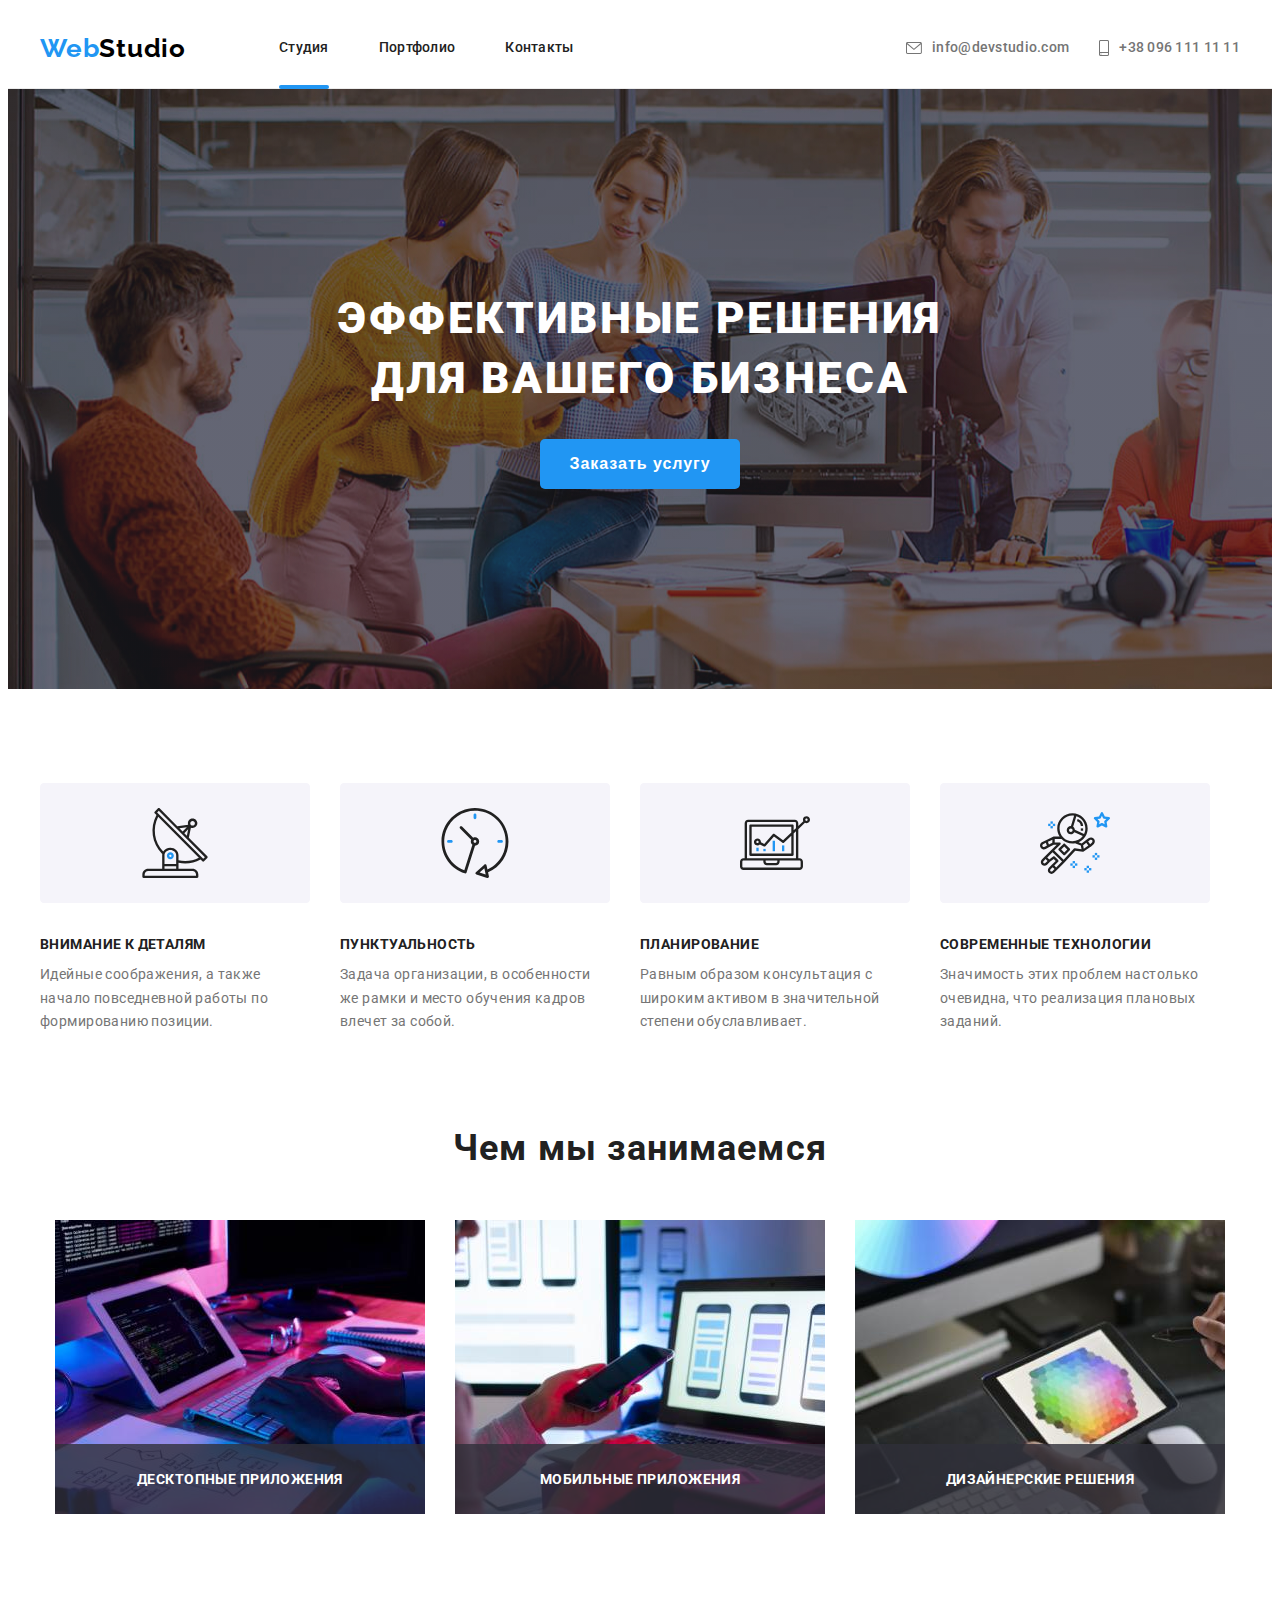
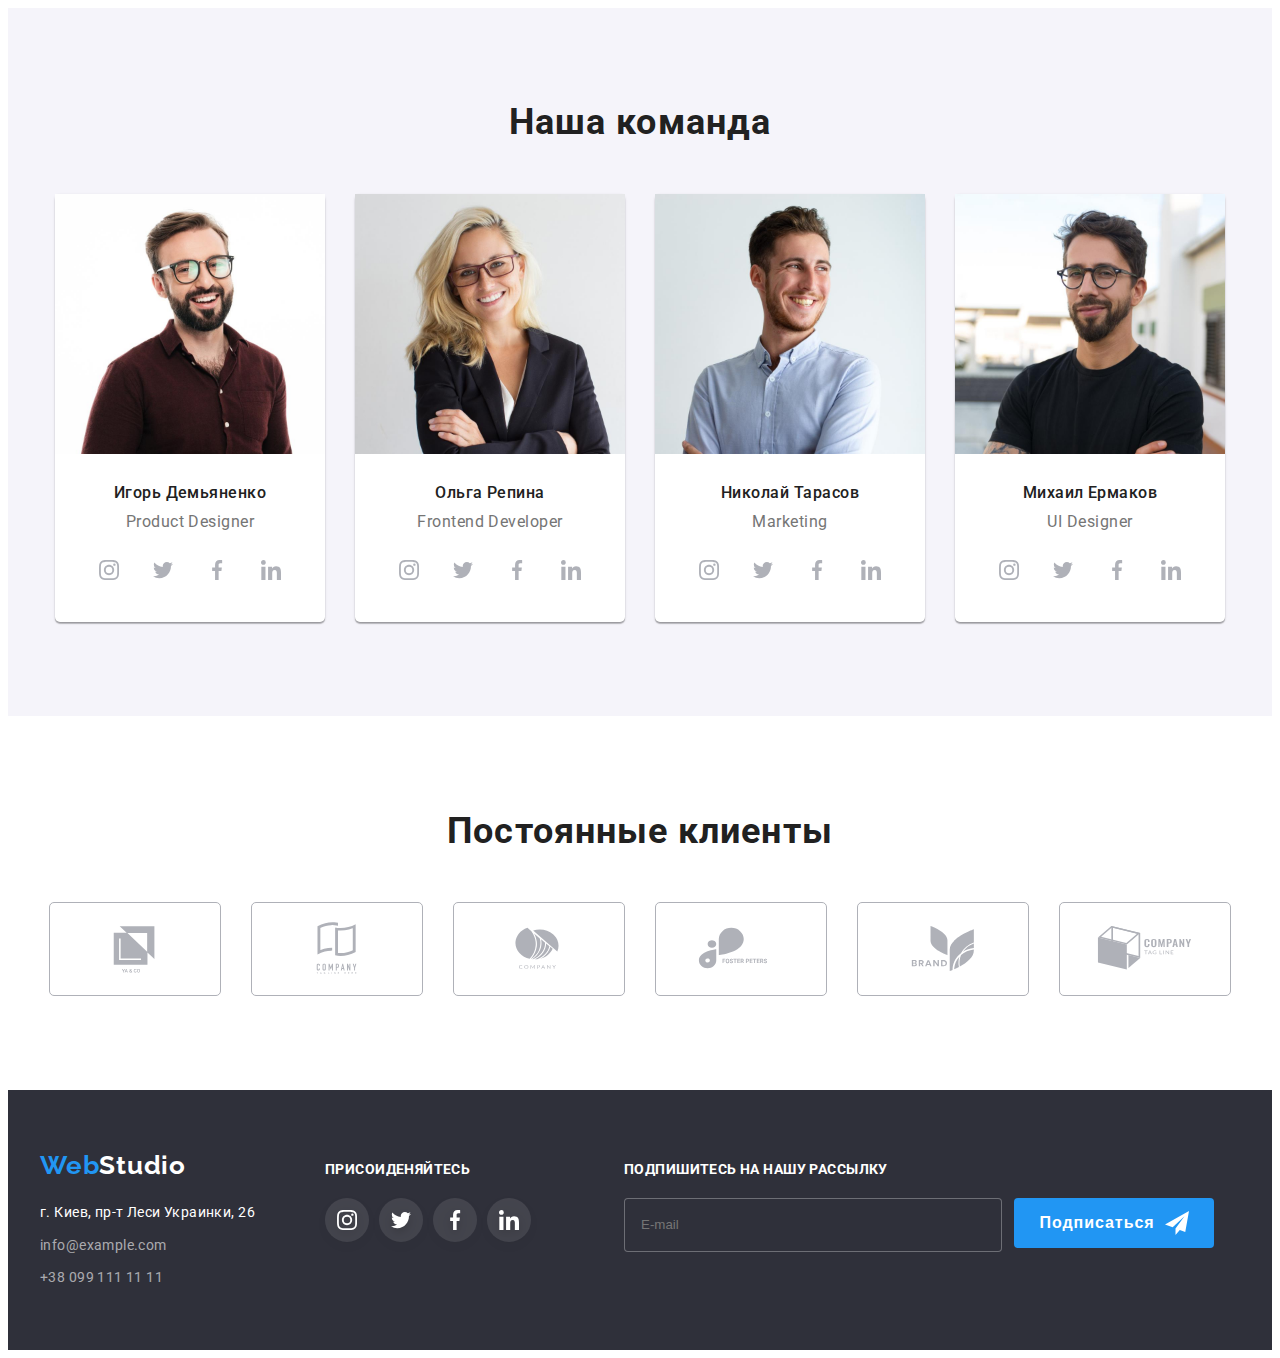
==== commit faf4a693: "Fixed issues with added BEM" ====
--- a/index.html
+++ b/index.html
@@ -140,28 +140,28 @@
             <div class="section-3-div"><p class="team__name">Игорь Демьяненко</p> <p class="team__text">Product Designer</p> 
                 <ul class="team__soc list">
                     <li class="team__soc-item">
-                        <a href="" class="section-3-soc-link link">
+                        <a href="" class="team__link link">
                             <svg class="section-3-soc-icon" width="20px" height="20px">
                                 <use href="./images/icons.svg#icon-instagram"></use>
                             </svg>
                         </a></li>
 
                     <li class="team__soc-item">
-                        <a href="" class="section-3-soc-link link">
+                        <a href="" class="team__link link">
                             <svg class="section-3-soc-icon" width="20px" height="20px">
                                 <use href="./images/icons.svg#icon-twitter"></use>
                             </svg>
                         </a></li>
 
                     <li class="team__soc-item">
-                        <a href="" class="section-3-soc-link link">
+                        <a href="" class="team__link link">
                             <svg class="section-3-soc-icon" width="20px" height="20px">
                                 <use href="./images/icons.svg#icon-facebook"></use>
                             </svg>
                         </a></li>
 
                     <li class="team__soc-item">
-                        <a href="" class="section-3-soc-link link">
+                        <a href="" class="team__link link">
                             <svg class="section-3-soc-icon" width="20px" height="20px">
                                 <use href="./images/icons.svg#icon-linkedin"></use>
                             </svg>
@@ -173,28 +173,28 @@
             <div class="section-3-div"><p class="team__name">Ольга Репина</p><p class="team__text">Frontend Developer</p> 
                 <ul class="team__soc list">
                     <li class="team__soc-item">
-                        <a href="" class="section-3-soc-link link">
+                        <a href="" class="team__link link">
                             <svg class="section-3-soc-icon" width="20px" height="20px">
                                 <use href="./images/icons.svg#icon-instagram"></use>
                             </svg>
                         </a></li>
 
-                    <li class="section-3-soc-item">
-                        <a href="" class="section-3-soc-link link">
+                    <li class="team__soc-item">
+                        <a href="" class="team__link link">
                             <svg class="section-3-soc-icon" width="20px" height="20px">
                                 <use href="./images/icons.svg#icon-twitter"></use>
                             </svg>
                         </a></li>
 
                     <li class="team__soc-item">
-                        <a href="" class="section-3-soc-link link">
+                        <a href="" class="team__link link">
                             <svg class="section-3-soc-icon" width="20px" height="20px">
                                 <use href="./images/icons.svg#icon-facebook"></use>
                             </svg>
                         </a></li>
 
                     <li class="team__soc-item">
-                        <a href="" class="section-3-soc-link link">
+                        <a href="" class="team__link link">
                             <svg class="section-3-soc-icon" width="20px" height="20px">
                                 <use href="./images/icons.svg#icon-linkedin"></use>
                             </svg>
@@ -206,28 +206,28 @@
             <div class="section-3-div"><p class="team__name">Николай Тарасов</p><p class="team__text">Marketing</p> 
                 <ul class="team__soc list">
                     <li class="team__soc-item">
-                        <a href="" class="section-3-soc-link link">
+                        <a href="" class="team__link link">
                             <svg class="section-3-soc-icon" width="20px" height="20px">
                                 <use href="./images/icons.svg#icon-instagram"></use>
                             </svg>
                         </a></li>
 
                     <li class="team__soc-item">
-                        <a href="" class="section-3-soc-link link">
+                        <a href="" class="team__link link">
                             <svg class="section-3-soc-icon" width="20px" height="20px">
                                 <use href="./images/icons.svg#icon-twitter"></use>
                             </svg>
                         </a></li>
 
                     <li class="team__soc-item">
-                        <a href="" class="section-3-soc-link link">
+                        <a href="" class="team__link link">
                             <svg class="section-3-soc-icon" width="20px" height="20px">
                                 <use href="./images/icons.svg#icon-facebook"></use>
                             </svg>
                         </a></li>
 
                     <li class="team__soc-item">
-                        <a href="" class="section-3-soc-link link">
+                        <a href="" class="team__link link">
                             <svg class="section-3-soc-icon" width="20px" height="20px">
                                 <use href="./images/icons.svg#icon-linkedin"></use>
                             </svg>
@@ -239,28 +239,28 @@
             <div class="section-3-div"><p class="team__name">Михаил Ермаков</p><p class="team__text">UI Designer</p> 
                 <ul class="team__soc list">
                     <li class="team__soc-item">
-                        <a href="" class="section-3-soc-link link">
+                        <a href="" class="team__link link">
                             <svg class="section-3-soc-icon" width="20px" height="20px">
                                 <use href="./images/icons.svg#icon-instagram"></use>
                             </svg>
                         </a></li>
 
                     <li class="team__soc-item">
-                        <a href="" class="section-3-soc-link link">
+                        <a href="" class="team__link link">
                             <svg class="section-3-soc-icon" width="20px" height="20px">
                                 <use href="./images/icons.svg#icon-twitter"></use>
                             </svg>
                         </a></li>
 
                     <li class="team__soc-item">
-                        <a href="" class="section-3-soc-link link">
+                        <a href="" class="team__link link">
                             <svg class="section-3-soc-icon" width="20px" height="20px">
                                 <use href="./images/icons.svg#icon-facebook"></use>
                             </svg>
                         </a></li>
 
                     <li class="team__soc-item">
-                        <a href="" class="section-3-soc-link link">
+                        <a href="" class="team__link link">
                             <svg class="section-3-soc-icon" width="20px" height="20px">
                                 <use href="./images/icons.svg#icon-linkedin"></use>
                             </svg>
@@ -276,7 +276,7 @@
     <div class="container">
         <h2 class="clients__title">Постоянные клиенты</h2>
         <ul class="clients__list list">
-            <li class="section-4-list-item"><a href="" class="clients__link link">
+            <li class="clients__item"><a href="" class="clients__link link">
                 <svg class="section-4-icon" width="106px" height="60px">
                     <use href="./images/section-4-icons.svg#icon-company1"></use>
                 </svg>
@@ -363,7 +363,7 @@
                     </ul>
         </ul>
         <section class="tg-section">
-        <p class="footer-soc-title footer-title-2">подпишитесь на нашу рассылку</p>
+        <p class="footer__soc-title footer-title-2">подпишитесь на нашу рассылку</p>
         <form class="online-form">
             <input type="text" class="online-input" placeholder="E-mail">
             <div class="last-button">
--- a/css/main.css
+++ b/css/main.css
@@ -359,7 +359,7 @@
   margin-bottom: 50px;
 }
 
-.team_name {
+.team__name {
   font-weight: 500;
   font-size: 16px;
   line-height: 1.18;
@@ -401,7 +401,7 @@
   gap: 10px;
 }
 
-.section-3-soc-link {
+.team__link {
   width: 44px;
   height: 44px;
   border-radius: 50%;
@@ -410,7 +410,7 @@
   justify-content: center;
   transition: background-color 250ms cubic-bezier(0.4, 0, 0.2, 1) 125ms;
 }
-.section-3-soc-link:hover, .section-3-soc-link:focus {
+.team__link:hover, .team__link:focus {
   background-color: #2196F3;
 }
 
@@ -418,7 +418,7 @@
   fill: #AFB1B8;
   transition: fill 250ms cubic-bezier(0.4, 0, 0.2, 1) 125ms;
 }
-.section-3-soc-link:hover .section-3-soc-icon, .section-3-soc-link:focus .section-3-soc-icon {
+.team__link:hover .section-3-soc-icon, .team__link:focus .section-3-soc-icon {
   fill: #FFFFFF;
 }
 
